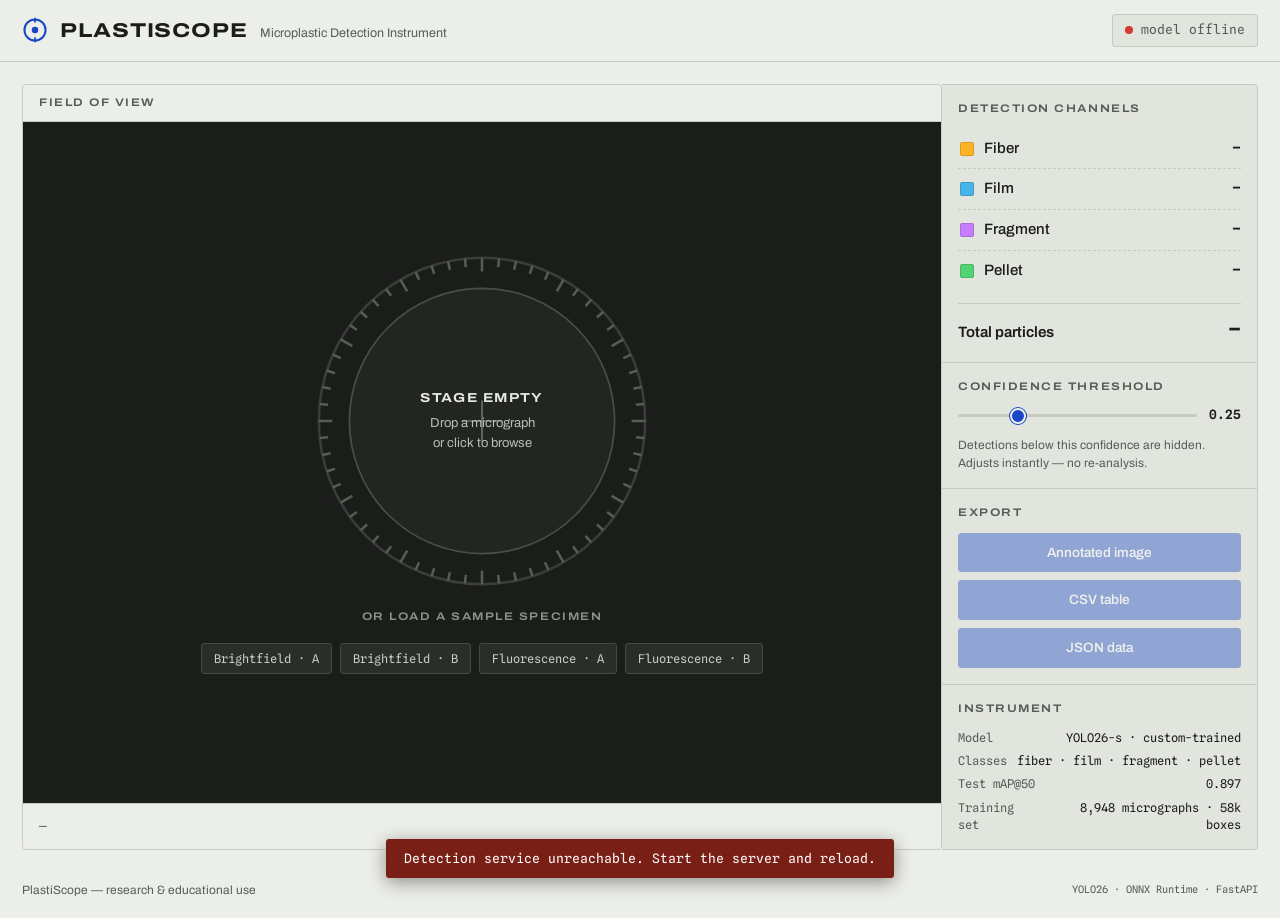
==== webapp/static/index.html @ 1ac6978c "Add PlastiScope web app: instrument-style detection UI + FastAPI/ONNX backend - webapp/server.py: Fa" ====
<!DOCTYPE html>
<html lang="en">
<head>
<meta charset="UTF-8">
<meta name="viewport" content="width=device-width, initial-scale=1.0">
<title>PlastiScope — Microplastic Detection Instrument</title>
<meta name="description" content="AI-powered microplastic detection in microscopy images. Detects fibers, films, fragments and pellets with a custom-trained YOLO26 model.">
<link rel="preconnect" href="https://fonts.googleapis.com">
<link rel="preconnect" href="https://fonts.gstatic.com" crossorigin>
<link href="https://fonts.googleapis.com/css2?family=Archivo:wdth,wght@62..125,300..800&family=Spline+Sans+Mono:wght@400;500;600&display=swap" rel="stylesheet">
<link rel="stylesheet" href="styles.css">
<link rel="icon" href="data:image/svg+xml,<svg xmlns='http://www.w3.org/2000/svg' viewBox='0 0 32 32'><circle cx='16' cy='16' r='13' fill='none' stroke='%231846C7' stroke-width='3'/><circle cx='16' cy='16' r='4' fill='%231846C7'/></svg>">
</head>
<body>

<header class="topbar">
  <div class="brand">
    <svg class="brand-mark" viewBox="0 0 32 32" aria-hidden="true">
      <circle cx="16" cy="16" r="13" fill="none" stroke="currentColor" stroke-width="2.5"/>
      <circle cx="16" cy="16" r="4" fill="currentColor"/>
      <line x1="16" y1="1" x2="16" y2="7" stroke="currentColor" stroke-width="2"/>
      <line x1="16" y1="25" x2="16" y2="31" stroke="currentColor" stroke-width="2"/>
    </svg>
    <span class="brand-name">PlastiScope</span>
    <span class="brand-sub">Microplastic Detection Instrument</span>
  </div>
  <div class="model-status" id="modelStatus">
    <span class="led" id="statusLed" aria-hidden="true"></span>
    <span class="mono" id="statusText">connecting…</span>
  </div>
</header>

<main class="bench">

  <!-- ══ Stage / viewport ══ -->
  <section class="stage-panel" aria-label="Specimen viewport">
    <div class="panel-head">
      <span class="eyebrow">Field of view</span>
      <span class="mono stage-meta" id="stageMeta"></span>
    </div>

    <div class="stage" id="stage">
      <!-- Empty state: the eyepiece -->
      <div class="eyepiece-wrap" id="emptyState">
        <div class="eyepiece" id="dropzone" role="button" tabindex="0"
             aria-label="Upload a micrograph. Click to browse or drop an image file.">
          <svg class="eyepiece-ring" viewBox="0 0 200 200" aria-hidden="true">
            <circle cx="100" cy="100" r="96" class="ring-outer"/>
            <circle cx="100" cy="100" r="78" class="ring-inner"/>
            <g class="ticks"></g>
            <line x1="100" y1="88" x2="100" y2="112" class="crosshair"/>
            <line x1="88" y1="100" x2="112" y2="100" class="crosshair"/>
          </svg>
          <div class="eyepiece-copy">
            <strong>Stage empty</strong>
            <span>Drop a micrograph<br>or click to browse</span>
          </div>
        </div>
        <p class="samples-label eyebrow">Or load a sample specimen</p>
        <div class="samples" id="samples">
          <button class="sample-chip" data-src="samples/brightfield_1.jpg">Brightfield · A</button>
          <button class="sample-chip" data-src="samples/brightfield_2.jpg">Brightfield · B</button>
          <button class="sample-chip" data-src="samples/fluorescence_1.jpg">Fluorescence · A</button>
          <button class="sample-chip" data-src="samples/fluorescence_2.jpg">Fluorescence · B</button>
        </div>
      </div>

      <!-- Loaded specimen -->
      <div class="viewport" id="viewport" hidden>
        <canvas id="canvas"></canvas>
        <div class="scanline" id="scanline" hidden></div>
      </div>
    </div>

    <div class="stage-foot">
      <span class="mono" id="readout">—</span>
      <div class="stage-actions">
        <button class="btn ghost" id="newSpecimen" hidden>New specimen</button>
      </div>
    </div>
    <input type="file" id="fileInput" accept="image/*" hidden>
  </section>

  <!-- ══ Readout rail ══ -->
  <aside class="rail" aria-label="Detection readout">

    <section class="rail-block">
      <h2 class="eyebrow">Detection channels</h2>
      <ul class="channels" id="channels">
        <li class="channel" data-class="fiber">
          <button class="ch-toggle" aria-pressed="true"><span class="swatch sw-fiber"></span><span class="ch-name">Fiber</span></button>
          <span class="ch-count mono" data-count="fiber">–</span>
        </li>
        <li class="channel" data-class="film">
          <button class="ch-toggle" aria-pressed="true"><span class="swatch sw-film"></span><span class="ch-name">Film</span></button>
          <span class="ch-count mono" data-count="film">–</span>
        </li>
        <li class="channel" data-class="fragment">
          <button class="ch-toggle" aria-pressed="true"><span class="swatch sw-fragment"></span><span class="ch-name">Fragment</span></button>
          <span class="ch-count mono" data-count="fragment">–</span>
        </li>
        <li class="channel" data-class="pellet">
          <button class="ch-toggle" aria-pressed="true"><span class="swatch sw-pellet"></span><span class="ch-name">Pellet</span></button>
          <span class="ch-count mono" data-count="pellet">–</span>
        </li>
      </ul>
      <div class="total-row">
        <span>Total particles</span>
        <span class="mono total" id="totalCount">–</span>
      </div>
    </section>

    <section class="rail-block">
      <h2 class="eyebrow">Confidence threshold</h2>
      <div class="threshold">
        <input type="range" id="confSlider" min="0.05" max="0.9" step="0.01" value="0.25"
               aria-label="Detection confidence threshold">
        <output class="mono" id="confValue" for="confSlider">0.25</output>
      </div>
      <p class="hint">Detections below this confidence are hidden. Adjusts instantly — no re-analysis.</p>
    </section>

    <section class="rail-block">
      <h2 class="eyebrow">Export</h2>
      <div class="export-grid">
        <button class="btn" id="exportPng" disabled>Annotated image</button>
        <button class="btn" id="exportCsv" disabled>CSV table</button>
        <button class="btn" id="exportJson" disabled>JSON data</button>
      </div>
    </section>

    <section class="rail-block about">
      <h2 class="eyebrow">Instrument</h2>
      <dl class="specs mono">
        <div><dt>Model</dt><dd>YOLO26-s · custom-trained</dd></div>
        <div><dt>Classes</dt><dd>fiber · film · fragment · pellet</dd></div>
        <div><dt>Test mAP@50</dt><dd>0.897</dd></div>
        <div><dt>Training set</dt><dd>8,948 micrographs · 58k boxes</dd></div>
      </dl>
    </section>

  </aside>
</main>

<footer class="colophon">
  <span>PlastiScope — research &amp; educational use</span>
  <span class="mono">YOLO26 · ONNX Runtime · FastAPI</span>
</footer>

<div class="toast mono" id="toast" role="status" aria-live="polite" hidden></div>

<script src="app.js"></script>
</body>
</html>
---- webapp/static/styles.css ----
/* ═══════════════════════════════════════════════════════════════════════════
   PlastiScope — instrument stylesheet
   Bench-gray chrome · dark specimen stage · class colors carry the data
   Type: Archivo (variable width) + Spline Sans Mono for readouts
   ═══════════════════════════════════════════════════════════════════════════ */

:root {
  --bench:   #ECEEE9;   /* instrument housing */
  --bench-2: #E2E5DE;   /* recessed surfaces */
  --carbon:  #1B1D1B;   /* objective black — stage + primary text */
  --ink-2:   #575C55;   /* secondary text */
  --line:    #C7CBC0;   /* hairlines */
  --blue:    #1846C7;   /* interactive — "stage drive" blue */
  --blue-dn: #0F339C;

  --c-fiber:    #FFB224;
  --c-film:     #46B4E8;
  --c-fragment: #C77DFF;
  --c-pellet:   #52D273;

  --mono: "Spline Sans Mono", ui-monospace, monospace;
  --sans: "Archivo", system-ui, sans-serif;
}

* { box-sizing: border-box; margin: 0; padding: 0; }
[hidden] { display: none !important; }

html { height: 100%; }
body {
  min-height: 100%;
  background: var(--bench);
  color: var(--carbon);
  font-family: var(--sans);
  font-size: 15px;
  line-height: 1.45;
  display: flex;
  flex-direction: column;
}

.mono { font-family: var(--mono); font-size: 0.86em; }

.eyebrow {
  font-variation-settings: "wdth" 118;
  font-weight: 640;
  font-size: 11px;
  letter-spacing: 0.14em;
  text-transform: uppercase;
  color: var(--ink-2);
}

/* ─── Top bar ──────────────────────────────────────────────────────────── */

.topbar {
  display: flex;
  align-items: center;
  justify-content: space-between;
  gap: 16px;
  padding: 14px 22px;
  border-bottom: 1px solid var(--line);
  background: var(--bench);
}

.brand { display: flex; align-items: baseline; gap: 12px; }
.brand-mark { width: 26px; height: 26px; color: var(--blue); align-self: center; }
.brand-name {
  font-variation-settings: "wdth" 122;
  font-weight: 740;
  font-size: 20px;
  letter-spacing: 0.045em;
  text-transform: uppercase;
}
.brand-sub { font-size: 12.5px; color: var(--ink-2); }

.model-status {
  display: flex; align-items: center; gap: 8px;
  padding: 6px 12px;
  border: 1px solid var(--line);
  border-radius: 3px;
  background: var(--bench-2);
  color: var(--ink-2);
}
.led {
  width: 8px; height: 8px; border-radius: 50%;
  background: #b9bfb4;
}
.led.ok  { background: #2FA860; box-shadow: 0 0 6px #2FA86088; }
.led.err { background: #D23B2F; }

/* ─── Bench layout ─────────────────────────────────────────────────────── */

.bench {
  flex: 1;
  display: grid;
  grid-template-columns: minmax(0, 1fr) 316px;
  gap: 0;
  align-items: stretch;
  max-width: 1280px;
  width: 100%;
  margin: 0 auto;
  padding: 22px;
}

/* ─── Stage panel ──────────────────────────────────────────────────────── */

.stage-panel {
  display: flex;
  flex-direction: column;
  border: 1px solid var(--line);
  border-radius: 4px;
  background: var(--bench);
  overflow: hidden;
}

.panel-head {
  display: flex; justify-content: space-between; align-items: center;
  padding: 10px 16px;
  border-bottom: 1px solid var(--line);
}
.stage-meta { color: var(--ink-2); }

.stage {
  position: relative;
  flex: 1;
  min-height: 480px;
  background: var(--carbon);
  display: flex;
  align-items: center;
  justify-content: center;
}

/* Empty state — the eyepiece */
.eyepiece-wrap {
  display: flex; flex-direction: column; align-items: center; gap: 18px;
  padding: 40px 20px;
}

.eyepiece {
  position: relative;
  width: min(340px, 62vw);
  aspect-ratio: 1;
  border-radius: 50%;
  cursor: pointer;
  display: flex; align-items: center; justify-content: center;
  outline: none;
}
.eyepiece-ring { position: absolute; inset: 0; width: 100%; height: 100%; }
.ring-outer { fill: none; stroke: #3A3D39; stroke-width: 1.5; }
.ring-inner { fill: #232523; stroke: #4A4E48; stroke-width: 1; }
.ticks line { stroke: #575C55; stroke-width: 1.5; }
.crosshair { stroke: #6A6F67; stroke-width: 1; }

.eyepiece-copy {
  position: relative;
  text-align: center;
  color: #B9BFB4;
  display: flex; flex-direction: column; gap: 6px;
  pointer-events: none;
}
.eyepiece-copy strong {
  font-variation-settings: "wdth" 116;
  letter-spacing: 0.1em;
  text-transform: uppercase;
  font-size: 13px;
  color: #E6E9E2;
}
.eyepiece-copy span { font-size: 13px; line-height: 1.5; }

.eyepiece:hover .ring-inner,
.eyepiece:focus-visible .ring-inner { stroke: var(--c-film); }
.eyepiece:focus-visible { box-shadow: 0 0 0 3px #46B4E866; }
.eyepiece.dragover .ring-inner { stroke: var(--c-pellet); fill: #263028; }

.samples-label { color: #8B9186; }
.samples { display: flex; flex-wrap: wrap; gap: 8px; justify-content: center; }
.sample-chip {
  font-family: var(--mono);
  font-size: 12px;
  color: #C9CDC3;
  background: #2A2D2A;
  border: 1px solid #454944;
  border-radius: 3px;
  padding: 7px 12px;
  cursor: pointer;
}
.sample-chip:hover { border-color: var(--c-film); color: #fff; }
.sample-chip:focus-visible { outline: 2px solid var(--c-film); outline-offset: 1px; }

/* Loaded viewport */
.viewport {
  position: relative;
  width: 100%; height: 100%;
  display: flex; align-items: center; justify-content: center;
  padding: 14px;
}
#canvas {
  max-width: 100%;
  max-height: calc(100vh - 300px);
  min-height: 200px;
  display: block;
}

.scanline {
  position: absolute;
  left: 0; right: 0; top: 0;
  height: 2px;
  background: linear-gradient(90deg, transparent, var(--c-film), transparent);
  animation: scan 1.1s ease-in-out infinite;
}
@keyframes scan {
  0%   { top: 4%; }
  50%  { top: 94%; }
  100% { top: 4%; }
}

.stage-foot {
  display: flex; justify-content: space-between; align-items: center; gap: 12px;
  padding: 10px 16px;
  border-top: 1px solid var(--line);
  min-height: 46px;
}
#readout { color: var(--ink-2); }

/* ─── Rail ─────────────────────────────────────────────────────────────── */

.rail {
  display: flex;
  flex-direction: column;
  border: 1px solid var(--line);
  border-left: none;
  border-radius: 0 4px 4px 0;
  background: var(--bench-2);
}
.rail-block {
  padding: 16px;
  border-bottom: 1px solid var(--line);
  display: flex; flex-direction: column; gap: 12px;
}
.rail-block:last-child { border-bottom: none; }

.channels { list-style: none; display: flex; flex-direction: column; }
.channel {
  display: flex; align-items: center; justify-content: space-between;
  padding: 7px 0;
  border-bottom: 1px dashed var(--line);
}
.channel:last-child { border-bottom: none; }

.ch-toggle {
  display: flex; align-items: center; gap: 10px;
  background: none; border: none; cursor: pointer;
  font: inherit; color: inherit;
  padding: 2px 4px 2px 2px;
  border-radius: 3px;
}
.ch-toggle:focus-visible { outline: 2px solid var(--blue); }
.ch-toggle[aria-pressed="false"] { opacity: 0.35; }
.ch-toggle[aria-pressed="false"] .ch-name { text-decoration: line-through; }

.swatch { width: 14px; height: 14px; border-radius: 2px; border: 1px solid #00000022; }
.sw-fiber    { background: var(--c-fiber); }
.sw-film     { background: var(--c-film); }
.sw-fragment { background: var(--c-fragment); }
.sw-pellet   { background: var(--c-pellet); }

.ch-name { font-weight: 520; }
.ch-count { font-size: 15px; font-weight: 600; min-width: 2ch; text-align: right; }

.total-row {
  display: flex; justify-content: space-between; align-items: baseline;
  padding-top: 10px;
  border-top: 1px solid var(--line);
  font-weight: 620;
}
.total { font-size: 22px; font-weight: 600; }

/* Threshold */
.threshold { display: flex; align-items: center; gap: 12px; }
.threshold output { min-width: 4ch; font-weight: 600; }

input[type="range"] {
  flex: 1;
  appearance: none;
  height: 3px;
  background: var(--line);
  border-radius: 2px;
  cursor: pointer;
}
input[type="range"]::-webkit-slider-thumb {
  appearance: none;
  width: 16px; height: 16px;
  border-radius: 50%;
  background: var(--blue);
  border: 2.5px solid var(--bench);
  box-shadow: 0 0 0 1px var(--blue);
}
input[type="range"]:focus-visible::-webkit-slider-thumb { box-shadow: 0 0 0 3px #1846C755; }

.hint { font-size: 12px; color: var(--ink-2); }

/* Buttons */
.btn {
  font: inherit;
  font-size: 13.5px;
  font-weight: 560;
  padding: 9px 14px;
  border-radius: 3px;
  border: 1px solid var(--blue);
  background: var(--blue);
  color: #fff;
  cursor: pointer;
}
.btn:hover:not(:disabled) { background: var(--blue-dn); }
.btn:focus-visible { outline: 2px solid var(--carbon); outline-offset: 1px; }
.btn:disabled { opacity: 0.4; cursor: not-allowed; }
.btn.ghost {
  background: transparent;
  color: var(--carbon);
  border-color: var(--line);
}
.btn.ghost:hover { border-color: var(--carbon); background: transparent; }

.export-grid { display: flex; flex-direction: column; gap: 8px; }

/* Specs */
.specs { display: flex; flex-direction: column; gap: 6px; font-size: 12px; }
.specs div { display: flex; justify-content: space-between; gap: 10px; }
.specs dt { color: var(--ink-2); }
.specs dd { text-align: right; }

.about { margin-top: auto; }

/* ─── Footer / toast ───────────────────────────────────────────────────── */

.colophon {
  display: flex; justify-content: space-between; gap: 12px;
  max-width: 1280px; width: 100%;
  margin: 0 auto;
  padding: 10px 22px 18px;
  font-size: 12px;
  color: var(--ink-2);
}

.toast {
  position: fixed;
  bottom: 22px; left: 50%;
  transform: translateX(-50%);
  background: var(--carbon);
  color: #E6E9E2;
  padding: 10px 18px;
  border-radius: 3px;
  font-size: 13px;
  box-shadow: 0 4px 18px #0006;
  z-index: 50;
}
.toast.err { background: #7A1F16; color: #fff; }

/* ─── Responsive ───────────────────────────────────────────────────────── */

@media (max-width: 900px) {
  .bench { grid-template-columns: 1fr; padding: 12px; }
  .rail { border-left: 1px solid var(--line); border-radius: 0 0 4px 4px; border-top: none; }
  .stage-panel { border-radius: 4px 4px 0 0; }
  .stage { min-height: 380px; }
  .brand-sub { display: none; }
  #canvas { max-height: 60vh; }
}

@media (prefers-reduced-motion: reduce) {
  .scanline { animation: none; opacity: 0.5; top: 50%; }
  * { transition: none !important; }
}
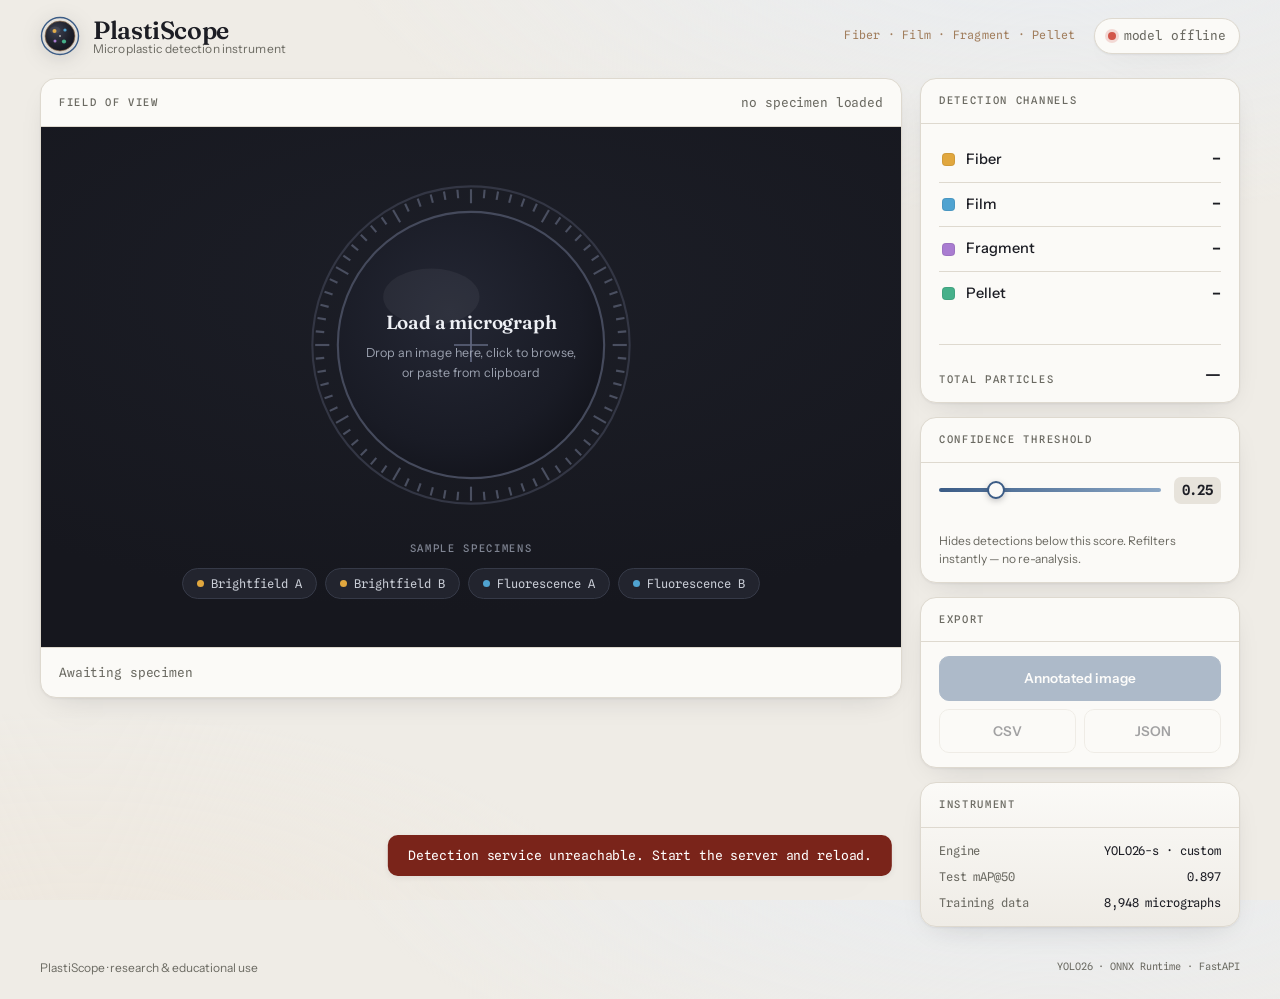
==== commit b7d1ad8d: "Redesign PlastiScope UI: modern "cool lab meets warm field" identity - New palette: dusk-blue + clay" ====
--- a/webapp/static/index.html
+++ b/webapp/static/index.html
@@ -3,65 +3,100 @@
 <head>
 <meta charset="UTF-8">
 <meta name="viewport" content="width=device-width, initial-scale=1.0">
-<title>PlastiScope — Microplastic Detection Instrument</title>
-<meta name="description" content="AI-powered microplastic detection in microscopy images. Detects fibers, films, fragments and pellets with a custom-trained YOLO26 model.">
+<title>PlastiScope — Microplastic Detection</title>
+<meta name="description" content="Detect and classify microplastics — fiber, film, fragment, pellet — in microscopy imagery with a custom-trained YOLO26 model.">
 <link rel="preconnect" href="https://fonts.googleapis.com">
 <link rel="preconnect" href="https://fonts.gstatic.com" crossorigin>
-<link href="https://fonts.googleapis.com/css2?family=Archivo:wdth,wght@62..125,300..800&family=Spline+Sans+Mono:wght@400;500;600&display=swap" rel="stylesheet">
+<link href="https://fonts.googleapis.com/css2?family=Fraunces:opsz,wght@9..144,400..700&family=Instrument+Sans:wght@400..700&family=Spline+Sans+Mono:wght@400;500;600&display=swap" rel="stylesheet">
 <link rel="stylesheet" href="styles.css">
-<link rel="icon" href="data:image/svg+xml,<svg xmlns='http://www.w3.org/2000/svg' viewBox='0 0 32 32'><circle cx='16' cy='16' r='13' fill='none' stroke='%231846C7' stroke-width='3'/><circle cx='16' cy='16' r='4' fill='%231846C7'/></svg>">
+<link rel="icon" href="data:image/svg+xml,<svg xmlns='http://www.w3.org/2000/svg' viewBox='0 0 32 32'><circle cx='16' cy='16' r='13' fill='none' stroke='%233B5C86' stroke-width='2.5'/><circle cx='16' cy='16' r='6.5' fill='none' stroke='%23A17E5D' stroke-width='1.5'/><circle cx='16' cy='16' r='2' fill='%233B5C86'/></svg>">
 </head>
 <body>
 
+<!-- ══ Header ══ -->
 <header class="topbar">
-  <div class="brand">
-    <svg class="brand-mark" viewBox="0 0 32 32" aria-hidden="true">
-      <circle cx="16" cy="16" r="13" fill="none" stroke="currentColor" stroke-width="2.5"/>
-      <circle cx="16" cy="16" r="4" fill="currentColor"/>
-      <line x1="16" y1="1" x2="16" y2="7" stroke="currentColor" stroke-width="2"/>
-      <line x1="16" y1="25" x2="16" y2="31" stroke="currentColor" stroke-width="2"/>
-    </svg>
-    <span class="brand-name">PlastiScope</span>
-    <span class="brand-sub">Microplastic Detection Instrument</span>
-  </div>
-  <div class="model-status" id="modelStatus">
-    <span class="led" id="statusLed" aria-hidden="true"></span>
-    <span class="mono" id="statusText">connecting…</span>
+  <a class="brand" href="/" aria-label="PlastiScope home">
+    <span class="brand-mark" aria-hidden="true">
+      <svg viewBox="0 0 40 40" width="40" height="40">
+        <defs>
+          <radialGradient id="lens" cx="38%" cy="34%" r="72%">
+            <stop offset="0%" stop-color="#3d4152"/>
+            <stop offset="60%" stop-color="#20222c"/>
+            <stop offset="100%" stop-color="#141520"/>
+          </radialGradient>
+        </defs>
+        <circle cx="20" cy="20" r="18.5" fill="none" stroke="#3B5C86" stroke-width="1.4"/>
+        <circle cx="20" cy="20" r="15" fill="url(#lens)"/>
+        <circle cx="20" cy="20" r="15" fill="none" stroke="#A17E5D" stroke-width="1" opacity=".65"/>
+        <!-- particles = the 4 detection channels -->
+        <circle cx="14.5" cy="15" r="2" fill="#E1A73E"/>
+        <circle cx="25" cy="14" r="1.6" fill="#4FA3D1"/>
+        <circle cx="24" cy="25.5" r="2.1" fill="#46B08A"/>
+        <circle cx="15" cy="25" r="1.5" fill="#A97CD1"/>
+        <circle cx="20" cy="20" r="1" fill="#EFECE6" opacity=".7"/>
+        <ellipse cx="15" cy="14" rx="5.5" ry="3.5" fill="#ffffff" opacity=".07"/>
+      </svg>
+    </span>
+    <span class="brand-text">
+      <span class="brand-name">PlastiScope</span>
+      <span class="brand-sub">Microplastic detection instrument</span>
+    </span>
+  </a>
+
+  <div class="topbar-right">
+    <span class="tagline">Fiber · Film · Fragment · Pellet</span>
+    <div class="model-status" id="modelStatus" title="Model status">
+      <span class="led" id="statusLed" aria-hidden="true"></span>
+      <span class="mono" id="statusText">connecting…</span>
+    </div>
   </div>
 </header>
 
-<main class="bench">
+<main class="workbench">
 
-  <!-- ══ Stage / viewport ══ -->
-  <section class="stage-panel" aria-label="Specimen viewport">
-    <div class="panel-head">
+  <!-- ══ Stage card ══ -->
+  <section class="card stage-card" aria-label="Specimen viewport">
+    <div class="card-head">
       <span class="eyebrow">Field of view</span>
-      <span class="mono stage-meta" id="stageMeta"></span>
+      <span class="mono muted" id="stageMeta">no specimen loaded</span>
     </div>
 
     <div class="stage" id="stage">
-      <!-- Empty state: the eyepiece -->
+      <!-- Empty state -->
       <div class="eyepiece-wrap" id="emptyState">
         <div class="eyepiece" id="dropzone" role="button" tabindex="0"
              aria-label="Upload a micrograph. Click to browse or drop an image file.">
-          <svg class="eyepiece-ring" viewBox="0 0 200 200" aria-hidden="true">
-            <circle cx="100" cy="100" r="96" class="ring-outer"/>
-            <circle cx="100" cy="100" r="78" class="ring-inner"/>
-            <g class="ticks"></g>
-            <line x1="100" y1="88" x2="100" y2="112" class="crosshair"/>
-            <line x1="88" y1="100" x2="112" y2="100" class="crosshair"/>
+          <div class="eyepiece-glow" aria-hidden="true"></div>
+          <svg class="eyepiece-svg" viewBox="0 0 240 240" aria-hidden="true">
+            <defs>
+              <radialGradient id="glass" cx="42%" cy="38%" r="70%">
+                <stop offset="0%" stop-color="#242734"/>
+                <stop offset="70%" stop-color="#191b25"/>
+                <stop offset="100%" stop-color="#111219"/>
+              </radialGradient>
+            </defs>
+            <circle cx="120" cy="120" r="112" class="ring-outer"/>
+            <circle cx="120" cy="120" r="94" fill="url(#glass)"/>
+            <circle cx="120" cy="120" r="94" class="ring-inner"/>
+            <g class="ticks" id="ticks"></g>
+            <ellipse cx="92" cy="86" rx="34" ry="20" class="glass-hi"/>
+            <line x1="120" y1="108" x2="120" y2="132" class="crosshair"/>
+            <line x1="108" y1="120" x2="132" y2="120" class="crosshair"/>
           </svg>
           <div class="eyepiece-copy">
-            <strong>Stage empty</strong>
-            <span>Drop a micrograph<br>or click to browse</span>
+            <strong>Load a micrograph</strong>
+            <span>Drop an image here, click to browse,<br>or paste from clipboard</span>
           </div>
         </div>
-        <p class="samples-label eyebrow">Or load a sample specimen</p>
-        <div class="samples" id="samples">
-          <button class="sample-chip" data-src="samples/brightfield_1.jpg">Brightfield · A</button>
-          <button class="sample-chip" data-src="samples/brightfield_2.jpg">Brightfield · B</button>
-          <button class="sample-chip" data-src="samples/fluorescence_1.jpg">Fluorescence · A</button>
-          <button class="sample-chip" data-src="samples/fluorescence_2.jpg">Fluorescence · B</button>
+
+        <div class="samples">
+          <span class="samples-label eyebrow">Sample specimens</span>
+          <div class="sample-row" id="samples">
+            <button class="sample-chip" data-src="samples/brightfield_1.jpg"><span class="dot dot-bf"></span>Brightfield A</button>
+            <button class="sample-chip" data-src="samples/brightfield_2.jpg"><span class="dot dot-bf"></span>Brightfield B</button>
+            <button class="sample-chip" data-src="samples/fluorescence_1.jpg"><span class="dot dot-fl"></span>Fluorescence A</button>
+            <button class="sample-chip" data-src="samples/fluorescence_2.jpg"><span class="dot dot-fl"></span>Fluorescence B</button>
+          </div>
         </div>
       </div>
 
@@ -72,11 +107,9 @@
       </div>
     </div>
 
-    <div class="stage-foot">
-      <span class="mono" id="readout">—</span>
-      <div class="stage-actions">
-        <button class="btn ghost" id="newSpecimen" hidden>New specimen</button>
-      </div>
+    <div class="card-foot">
+      <span class="mono readout" id="readout">Awaiting specimen</span>
+      <button class="btn ghost sm" id="newSpecimen" hidden>↺ New specimen</button>
     </div>
     <input type="file" id="fileInput" accept="image/*" hidden>
   </section>
@@ -84,8 +117,10 @@
   <!-- ══ Readout rail ══ -->
   <aside class="rail" aria-label="Detection readout">
 
-    <section class="rail-block">
-      <h2 class="eyebrow">Detection channels</h2>
+    <section class="card rail-block">
+      <div class="card-head">
+        <span class="eyebrow">Detection channels</span>
+      </div>
       <ul class="channels" id="channels">
         <li class="channel" data-class="fiber">
           <button class="ch-toggle" aria-pressed="true"><span class="swatch sw-fiber"></span><span class="ch-name">Fiber</span></button>
@@ -105,37 +140,38 @@
         </li>
       </ul>
       <div class="total-row">
-        <span>Total particles</span>
+        <span class="eyebrow">Total particles</span>
         <span class="mono total" id="totalCount">–</span>
       </div>
     </section>
 
-    <section class="rail-block">
-      <h2 class="eyebrow">Confidence threshold</h2>
+    <section class="card rail-block">
+      <div class="card-head"><span class="eyebrow">Confidence threshold</span></div>
       <div class="threshold">
         <input type="range" id="confSlider" min="0.05" max="0.9" step="0.01" value="0.25"
                aria-label="Detection confidence threshold">
-        <output class="mono" id="confValue" for="confSlider">0.25</output>
+        <output class="mono conf-val" id="confValue" for="confSlider">0.25</output>
       </div>
-      <p class="hint">Detections below this confidence are hidden. Adjusts instantly — no re-analysis.</p>
+      <p class="hint">Hides detections below this score. Refilters instantly — no re-analysis.</p>
     </section>
 
-    <section class="rail-block">
-      <h2 class="eyebrow">Export</h2>
+    <section class="card rail-block">
+      <div class="card-head"><span class="eyebrow">Export</span></div>
       <div class="export-grid">
         <button class="btn" id="exportPng" disabled>Annotated image</button>
-        <button class="btn" id="exportCsv" disabled>CSV table</button>
-        <button class="btn" id="exportJson" disabled>JSON data</button>
+        <div class="export-row">
+          <button class="btn ghost" id="exportCsv" disabled>CSV</button>
+          <button class="btn ghost" id="exportJson" disabled>JSON</button>
+        </div>
       </div>
     </section>
 
-    <section class="rail-block about">
-      <h2 class="eyebrow">Instrument</h2>
+    <section class="card rail-block specs-block">
+      <div class="card-head"><span class="eyebrow">Instrument</span></div>
       <dl class="specs mono">
-        <div><dt>Model</dt><dd>YOLO26-s · custom-trained</dd></div>
-        <div><dt>Classes</dt><dd>fiber · film · fragment · pellet</dd></div>
+        <div><dt>Engine</dt><dd>YOLO26-s · custom</dd></div>
         <div><dt>Test mAP@50</dt><dd>0.897</dd></div>
-        <div><dt>Training set</dt><dd>8,948 micrographs · 58k boxes</dd></div>
+        <div><dt>Training data</dt><dd>8,948 micrographs</dd></div>
       </dl>
     </section>
 
@@ -143,8 +179,8 @@
 </main>
 
 <footer class="colophon">
-  <span>PlastiScope — research &amp; educational use</span>
-  <span class="mono">YOLO26 · ONNX Runtime · FastAPI</span>
+  <span>PlastiScope · research &amp; educational use</span>
+  <span class="mono muted">YOLO26 · ONNX Runtime · FastAPI</span>
 </footer>
 
 <div class="toast mono" id="toast" role="status" aria-live="polite" hidden></div>
--- a/webapp/static/styles.css
+++ b/webapp/static/styles.css
@@ -1,25 +1,37 @@
 /* ═══════════════════════════════════════════════════════════════════════════
-   PlastiScope — instrument stylesheet
-   Bench-gray chrome · dark specimen stage · class colors carry the data
-   Type: Archivo (variable width) + Spline Sans Mono for readouts
+   PlastiScope — "cool lab meets warm field"
+   Dusk-blue (microscope) + clay-brown (sediment) + deep ink, on warm paper.
+   Fraunces (display) · Instrument Sans (UI) · Spline Sans Mono (data)
    ═══════════════════════════════════════════════════════════════════════════ */
 
 :root {
-  --bench:   #ECEEE9;   /* instrument housing */
-  --bench-2: #E2E5DE;   /* recessed surfaces */
-  --carbon:  #1B1D1B;   /* objective black — stage + primary text */
-  --ink-2:   #575C55;   /* secondary text */
-  --line:    #C7CBC0;   /* hairlines */
-  --blue:    #1846C7;   /* interactive — "stage drive" blue */
-  --blue-dn: #0F339C;
-
-  --c-fiber:    #FFB224;
-  --c-film:     #46B4E8;
-  --c-fragment: #C77DFF;
-  --c-pellet:   #52D273;
-
+  --paper:   #EFECE6;   /* warm neutral background */
+  --paper-2: #E7E3DB;   /* recessed warm */
+  --card:    #FBFAF7;   /* surface */
+  --ink:     #1C1D24;   /* blue-black text */
+  --ink-2:   #6B6A62;   /* warm grey secondary */
+  --ink-3:   #94918A;   /* faint */
+  --stage:   #16171E;   /* deep ink stage */
+  --line:    #DED9CF;   /* warm hairline */
+
+  --blue:    #3B5C86;   /* dusk blue — primary interactive */
+  --blue-dn: #2C4767;
+  --blue-sf: #8AA6C4;
+  --clay:    #A17E5D;   /* warm brown accent */
+
+  --c-fiber:    #E1A73E;
+  --c-film:     #4FA3D1;
+  --c-fragment: #A97CD1;
+  --c-pellet:   #46B08A;
+
+  --sans: "Instrument Sans", system-ui, sans-serif;
+  --serif: "Fraunces", Georgia, serif;
   --mono: "Spline Sans Mono", ui-monospace, monospace;
-  --sans: "Archivo", system-ui, sans-serif;
+
+  --r-card: 16px;
+  --r-btn: 10px;
+  --shadow: 0 1px 2px rgba(28,29,36,.05), 0 10px 30px -16px rgba(28,29,36,.22);
+  --shadow-lift: 0 2px 6px rgba(28,29,36,.07), 0 20px 44px -20px rgba(28,29,36,.32);
 }
 
 * { box-sizing: border-box; margin: 0; padding: 0; }
@@ -28,344 +40,323 @@
 html { height: 100%; }
 body {
   min-height: 100%;
-  background: var(--bench);
-  color: var(--carbon);
+  background:
+    radial-gradient(1200px 480px at 82% -8%, #E9EDF2 0%, transparent 60%),
+    radial-gradient(900px 420px at 6% 108%, #EEE7DD 0%, transparent 62%),
+    var(--paper);
+  color: var(--ink);
   font-family: var(--sans);
   font-size: 15px;
-  line-height: 1.45;
+  line-height: 1.5;
   display: flex;
   flex-direction: column;
-}
-
-.mono { font-family: var(--mono); font-size: 0.86em; }
+  -webkit-font-smoothing: antialiased;
+}
+
+.mono { font-family: var(--mono); font-size: 0.85em; letter-spacing: -0.01em; }
+.muted { color: var(--ink-2); }
 
 .eyebrow {
-  font-variation-settings: "wdth" 118;
-  font-weight: 640;
-  font-size: 11px;
-  letter-spacing: 0.14em;
+  font-family: var(--mono);
+  font-weight: 500;
+  font-size: 10.5px;
+  letter-spacing: 0.16em;
   text-transform: uppercase;
   color: var(--ink-2);
 }
 
-/* ─── Top bar ──────────────────────────────────────────────────────────── */
+/* ─── Header ───────────────────────────────────────────────────────────── */
 
 .topbar {
-  display: flex;
-  align-items: center;
-  justify-content: space-between;
+  display: flex; align-items: center; justify-content: space-between;
   gap: 16px;
-  padding: 14px 22px;
-  border-bottom: 1px solid var(--line);
-  background: var(--bench);
-}
-
-.brand { display: flex; align-items: baseline; gap: 12px; }
-.brand-mark { width: 26px; height: 26px; color: var(--blue); align-self: center; }
+  padding: 16px clamp(16px, 4vw, 40px);
+  max-width: 1320px; width: 100%; margin: 0 auto;
+}
+
+.brand { display: flex; align-items: center; gap: 13px; text-decoration: none; color: inherit; }
+.brand-mark { display: flex; filter: drop-shadow(0 4px 10px rgba(28,29,36,.18)); }
+.brand-text { display: flex; flex-direction: column; line-height: 1.05; }
 .brand-name {
-  font-variation-settings: "wdth" 122;
-  font-weight: 740;
-  font-size: 20px;
-  letter-spacing: 0.045em;
-  text-transform: uppercase;
-}
-.brand-sub { font-size: 12.5px; color: var(--ink-2); }
+  font-family: var(--serif);
+  font-optical-sizing: auto;
+  font-weight: 600;
+  font-size: 25px;
+  letter-spacing: -0.015em;
+  color: var(--ink);
+}
+.brand-sub { font-size: 12px; color: var(--ink-2); letter-spacing: 0.01em; }
+
+.topbar-right { display: flex; align-items: center; gap: 18px; }
+.tagline { font-family: var(--mono); font-size: 11.5px; color: var(--clay); letter-spacing: 0.02em; }
 
 .model-status {
   display: flex; align-items: center; gap: 8px;
-  padding: 6px 12px;
+  padding: 7px 13px;
+  border-radius: 999px;
+  background: var(--card);
   border: 1px solid var(--line);
-  border-radius: 3px;
-  background: var(--bench-2);
+  box-shadow: var(--shadow);
   color: var(--ink-2);
 }
-.led {
-  width: 8px; height: 8px; border-radius: 50%;
-  background: #b9bfb4;
-}
-.led.ok  { background: #2FA860; box-shadow: 0 0 6px #2FA86088; }
-.led.err { background: #D23B2F; }
-
-/* ─── Bench layout ─────────────────────────────────────────────────────── */
-
-.bench {
+.led { width: 8px; height: 8px; border-radius: 50%; background: #c3c0b7; }
+.led.ok  { background: var(--c-pellet); box-shadow: 0 0 0 3px rgba(70,176,138,.2); }
+.led.err { background: #D2564A; box-shadow: 0 0 0 3px rgba(210,86,74,.2); }
+
+/* ─── Workbench layout ─────────────────────────────────────────────────── */
+
+.workbench {
   flex: 1;
   display: grid;
-  grid-template-columns: minmax(0, 1fr) 316px;
-  gap: 0;
-  align-items: stretch;
-  max-width: 1280px;
-  width: 100%;
+  grid-template-columns: minmax(0, 1fr) 320px;
+  gap: 18px;
+  align-items: start;
+  max-width: 1320px; width: 100%;
   margin: 0 auto;
-  padding: 22px;
-}
-
-/* ─── Stage panel ──────────────────────────────────────────────────────── */
-
-.stage-panel {
-  display: flex;
-  flex-direction: column;
+  padding: 6px clamp(16px, 4vw, 40px) 28px;
+}
+
+.card {
+  background: var(--card);
   border: 1px solid var(--line);
-  border-radius: 4px;
-  background: var(--bench);
-  overflow: hidden;
-}
-
-.panel-head {
-  display: flex; justify-content: space-between; align-items: center;
-  padding: 10px 16px;
+  border-radius: var(--r-card);
+  box-shadow: var(--shadow);
+}
+
+.card-head {
+  display: flex; align-items: center; justify-content: space-between;
+  padding: 14px 18px;
   border-bottom: 1px solid var(--line);
 }
-.stage-meta { color: var(--ink-2); }
+
+/* ─── Stage card ───────────────────────────────────────────────────────── */
+
+.stage-card { display: flex; flex-direction: column; overflow: hidden; }
 
 .stage {
   position: relative;
   flex: 1;
-  min-height: 480px;
-  background: var(--carbon);
-  display: flex;
-  align-items: center;
-  justify-content: center;
-}
-
-/* Empty state — the eyepiece */
+  min-height: 520px;
+  background:
+    radial-gradient(120% 90% at 50% 30%, #1c1e27 0%, var(--stage) 70%);
+  display: flex; align-items: center; justify-content: center;
+}
+
+/* Empty state */
 .eyepiece-wrap {
-  display: flex; flex-direction: column; align-items: center; gap: 18px;
-  padding: 40px 20px;
+  display: flex; flex-direction: column; align-items: center; gap: 26px;
+  padding: 44px 20px;
 }
 
 .eyepiece {
   position: relative;
-  width: min(340px, 62vw);
-  aspect-ratio: 1;
+  width: min(340px, 60vw); aspect-ratio: 1;
   border-radius: 50%;
   cursor: pointer;
   display: flex; align-items: center; justify-content: center;
   outline: none;
-}
-.eyepiece-ring { position: absolute; inset: 0; width: 100%; height: 100%; }
-.ring-outer { fill: none; stroke: #3A3D39; stroke-width: 1.5; }
-.ring-inner { fill: #232523; stroke: #4A4E48; stroke-width: 1; }
-.ticks line { stroke: #575C55; stroke-width: 1.5; }
-.crosshair { stroke: #6A6F67; stroke-width: 1; }
+  transition: transform .3s cubic-bezier(.2,.7,.3,1);
+}
+.eyepiece-glow {
+  position: absolute; inset: -8%;
+  border-radius: 50%;
+  background: radial-gradient(circle, rgba(59,92,134,.35) 0%, transparent 66%);
+  opacity: 0; transition: opacity .35s ease;
+}
+.eyepiece-svg { position: absolute; inset: 0; width: 100%; height: 100%; }
+.ring-outer { fill: none; stroke: #333644; stroke-width: 1.5; }
+.ring-inner { fill: none; stroke: #454a5c; stroke-width: 1.5; }
+.ticks line { stroke: #4a4f60; stroke-width: 1.5; }
+.crosshair { stroke: #626880; stroke-width: 1.2; }
+.glass-hi { fill: #ffffff; opacity: .05; }
 
 .eyepiece-copy {
-  position: relative;
-  text-align: center;
-  color: #B9BFB4;
-  display: flex; flex-direction: column; gap: 6px;
-  pointer-events: none;
+  position: relative; text-align: center; pointer-events: none;
+  display: flex; flex-direction: column; gap: 7px;
+  color: #9aa0ae;
 }
 .eyepiece-copy strong {
-  font-variation-settings: "wdth" 116;
-  letter-spacing: 0.1em;
-  text-transform: uppercase;
-  font-size: 13px;
-  color: #E6E9E2;
-}
-.eyepiece-copy span { font-size: 13px; line-height: 1.5; }
-
-.eyepiece:hover .ring-inner,
-.eyepiece:focus-visible .ring-inner { stroke: var(--c-film); }
-.eyepiece:focus-visible { box-shadow: 0 0 0 3px #46B4E866; }
-.eyepiece.dragover .ring-inner { stroke: var(--c-pellet); fill: #263028; }
-
-.samples-label { color: #8B9186; }
-.samples { display: flex; flex-wrap: wrap; gap: 8px; justify-content: center; }
+  font-family: var(--serif); font-weight: 600; font-size: 19px;
+  color: #EDEFF4; letter-spacing: -0.01em;
+}
+.eyepiece-copy span { font-size: 12.5px; line-height: 1.6; }
+
+.eyepiece:hover { transform: translateY(-3px); }
+.eyepiece:hover .eyepiece-glow,
+.eyepiece:focus-visible .eyepiece-glow { opacity: 1; }
+.eyepiece:hover .ring-inner { stroke: var(--blue-sf); }
+.eyepiece:focus-visible { border-radius: 50%; box-shadow: 0 0 0 3px rgba(138,166,196,.5); }
+.eyepiece.dragover { transform: scale(1.03); }
+.eyepiece.dragover .ring-inner { stroke: var(--c-pellet); }
+.eyepiece.dragover .eyepiece-glow { opacity: 1; background: radial-gradient(circle, rgba(70,176,138,.4) 0%, transparent 66%); }
+
+/* Samples */
+.samples { display: flex; flex-direction: column; align-items: center; gap: 11px; }
+.samples-label { color: #7f8492; }
+.sample-row { display: flex; flex-wrap: wrap; gap: 8px; justify-content: center; }
 .sample-chip {
-  font-family: var(--mono);
-  font-size: 12px;
-  color: #C9CDC3;
-  background: #2A2D2A;
-  border: 1px solid #454944;
-  border-radius: 3px;
-  padding: 7px 12px;
-  cursor: pointer;
-}
-.sample-chip:hover { border-color: var(--c-film); color: #fff; }
-.sample-chip:focus-visible { outline: 2px solid var(--c-film); outline-offset: 1px; }
+  display: inline-flex; align-items: center; gap: 7px;
+  font-family: var(--mono); font-size: 12px; color: #C9CDD6;
+  background: #22242e; border: 1px solid #363a48; border-radius: 999px;
+  padding: 7px 14px; cursor: pointer;
+  transition: border-color .2s, color .2s, background .2s;
+}
+.sample-chip:hover { border-color: var(--blue-sf); color: #fff; background: #282b37; }
+.sample-chip:focus-visible { outline: 2px solid var(--blue-sf); outline-offset: 2px; }
+.dot { width: 7px; height: 7px; border-radius: 50%; }
+.dot-bf { background: var(--c-fiber); }
+.dot-fl { background: var(--c-film); }
 
 /* Loaded viewport */
 .viewport {
-  position: relative;
-  width: 100%; height: 100%;
+  position: relative; width: 100%; height: 100%;
   display: flex; align-items: center; justify-content: center;
-  padding: 14px;
+  padding: 18px;
 }
 #canvas {
   max-width: 100%;
-  max-height: calc(100vh - 300px);
+  max-height: calc(100vh - 320px);
   min-height: 200px;
   display: block;
-}
-
+  border-radius: 8px;
+  box-shadow: 0 12px 40px -12px rgba(0,0,0,.6);
+}
 .scanline {
-  position: absolute;
-  left: 0; right: 0; top: 0;
-  height: 2px;
+  position: absolute; left: 18px; right: 18px; top: 0; height: 2px;
   background: linear-gradient(90deg, transparent, var(--c-film), transparent);
-  animation: scan 1.1s ease-in-out infinite;
-}
-@keyframes scan {
-  0%   { top: 4%; }
-  50%  { top: 94%; }
-  100% { top: 4%; }
-}
-
-.stage-foot {
-  display: flex; justify-content: space-between; align-items: center; gap: 12px;
-  padding: 10px 16px;
+  box-shadow: 0 0 12px var(--c-film);
+  animation: scan 1.15s ease-in-out infinite;
+}
+@keyframes scan { 0%,100% { top: 6%; } 50% { top: 92%; } }
+
+.card-foot {
+  display: flex; align-items: center; justify-content: space-between; gap: 12px;
+  padding: 12px 18px; min-height: 50px;
   border-top: 1px solid var(--line);
-  min-height: 46px;
-}
-#readout { color: var(--ink-2); }
+}
+.readout { color: var(--ink-2); }
 
 /* ─── Rail ─────────────────────────────────────────────────────────────── */
 
-.rail {
-  display: flex;
-  flex-direction: column;
-  border: 1px solid var(--line);
-  border-left: none;
-  border-radius: 0 4px 4px 0;
-  background: var(--bench-2);
-}
-.rail-block {
-  padding: 16px;
-  border-bottom: 1px solid var(--line);
-  display: flex; flex-direction: column; gap: 12px;
-}
-.rail-block:last-child { border-bottom: none; }
+.rail { display: flex; flex-direction: column; gap: 14px; }
+.rail-block { display: flex; flex-direction: column; }
+.rail-block > *:not(.card-head) { margin: 0 18px; }
+.rail-block .card-head { margin: 0; }
+.rail-block > .channels,
+.rail-block > .total-row,
+.rail-block > .threshold,
+.rail-block > .hint,
+.rail-block > .export-grid,
+.rail-block > .specs { margin: 14px 18px; }
 
 .channels { list-style: none; display: flex; flex-direction: column; }
 .channel {
   display: flex; align-items: center; justify-content: space-between;
-  padding: 7px 0;
-  border-bottom: 1px dashed var(--line);
+  padding: 8px 0; border-bottom: 1px solid var(--line);
 }
 .channel:last-child { border-bottom: none; }
-
 .ch-toggle {
-  display: flex; align-items: center; gap: 10px;
-  background: none; border: none; cursor: pointer;
-  font: inherit; color: inherit;
-  padding: 2px 4px 2px 2px;
-  border-radius: 3px;
-}
-.ch-toggle:focus-visible { outline: 2px solid var(--blue); }
-.ch-toggle[aria-pressed="false"] { opacity: 0.35; }
+  display: flex; align-items: center; gap: 11px;
+  background: none; border: none; cursor: pointer; font: inherit; color: inherit;
+  padding: 3px 6px 3px 3px; border-radius: 7px;
+}
+.ch-toggle:hover { background: var(--paper-2); }
+.ch-toggle:focus-visible { outline: 2px solid var(--blue); outline-offset: 1px; }
+.ch-toggle[aria-pressed="false"] { opacity: .38; }
 .ch-toggle[aria-pressed="false"] .ch-name { text-decoration: line-through; }
-
-.swatch { width: 14px; height: 14px; border-radius: 2px; border: 1px solid #00000022; }
-.sw-fiber    { background: var(--c-fiber); }
-.sw-film     { background: var(--c-film); }
+.swatch { width: 13px; height: 13px; border-radius: 4px; box-shadow: inset 0 0 0 1px rgba(0,0,0,.08); }
+.sw-fiber { background: var(--c-fiber); }
+.sw-film { background: var(--c-film); }
 .sw-fragment { background: var(--c-fragment); }
-.sw-pellet   { background: var(--c-pellet); }
-
-.ch-name { font-weight: 520; }
-.ch-count { font-size: 15px; font-weight: 600; min-width: 2ch; text-align: right; }
+.sw-pellet { background: var(--c-pellet); }
+.ch-name { font-weight: 500; font-size: 14.5px; }
+.ch-count { font-size: 15px; font-weight: 600; min-width: 2ch; text-align: right; color: var(--ink); }
 
 .total-row {
-  display: flex; justify-content: space-between; align-items: baseline;
-  padding-top: 10px;
-  border-top: 1px solid var(--line);
-  font-weight: 620;
-}
-.total { font-size: 22px; font-weight: 600; }
+  display: flex; align-items: baseline; justify-content: space-between;
+  padding-top: 13px; border-top: 1px solid var(--line);
+}
+.total { font-family: var(--serif); font-size: 30px; font-weight: 600; line-height: 1; }
 
 /* Threshold */
-.threshold { display: flex; align-items: center; gap: 12px; }
-.threshold output { min-width: 4ch; font-weight: 600; }
-
+.threshold { display: flex; align-items: center; gap: 13px; }
+.conf-val {
+  min-width: 3.4ch; font-weight: 600; font-size: 14px;
+  padding: 3px 8px; border-radius: 7px; background: var(--paper-2); text-align: center;
+}
 input[type="range"] {
-  flex: 1;
-  appearance: none;
-  height: 3px;
-  background: var(--line);
-  border-radius: 2px;
-  cursor: pointer;
+  flex: 1; appearance: none; height: 4px; border-radius: 3px; cursor: pointer;
+  background: linear-gradient(90deg, var(--blue) 0%, var(--blue-sf) 100%);
 }
 input[type="range"]::-webkit-slider-thumb {
-  appearance: none;
-  width: 16px; height: 16px;
-  border-radius: 50%;
-  background: var(--blue);
-  border: 2.5px solid var(--bench);
-  box-shadow: 0 0 0 1px var(--blue);
-}
-input[type="range"]:focus-visible::-webkit-slider-thumb { box-shadow: 0 0 0 3px #1846C755; }
-
-.hint { font-size: 12px; color: var(--ink-2); }
+  appearance: none; width: 18px; height: 18px; border-radius: 50%;
+  background: var(--card); border: 2px solid var(--blue);
+  box-shadow: 0 2px 6px rgba(28,29,36,.25);
+}
+input[type="range"]::-moz-range-thumb {
+  width: 18px; height: 18px; border-radius: 50%;
+  background: var(--card); border: 2px solid var(--blue);
+}
+input[type="range"]:focus-visible::-webkit-slider-thumb { box-shadow: 0 0 0 4px rgba(59,92,134,.28); }
+.hint { font-size: 12px; color: var(--ink-2); margin-top: 2px; }
 
 /* Buttons */
 .btn {
-  font: inherit;
-  font-size: 13.5px;
-  font-weight: 560;
-  padding: 9px 14px;
-  border-radius: 3px;
-  border: 1px solid var(--blue);
-  background: var(--blue);
-  color: #fff;
-  cursor: pointer;
-}
-.btn:hover:not(:disabled) { background: var(--blue-dn); }
-.btn:focus-visible { outline: 2px solid var(--carbon); outline-offset: 1px; }
-.btn:disabled { opacity: 0.4; cursor: not-allowed; }
-.btn.ghost {
-  background: transparent;
-  color: var(--carbon);
-  border-color: var(--line);
-}
-.btn.ghost:hover { border-color: var(--carbon); background: transparent; }
+  font: inherit; font-size: 13.5px; font-weight: 600;
+  padding: 11px 16px; border-radius: var(--r-btn);
+  border: 1px solid var(--blue); background: var(--blue); color: #fff;
+  cursor: pointer; transition: background .18s, transform .1s, border-color .18s;
+}
+.btn:hover:not(:disabled) { background: var(--blue-dn); border-color: var(--blue-dn); }
+.btn:active:not(:disabled) { transform: translateY(1px); }
+.btn:focus-visible { outline: 2px solid var(--ink); outline-offset: 2px; }
+.btn:disabled { opacity: .4; cursor: not-allowed; }
+.btn.ghost { background: transparent; color: var(--ink); border-color: var(--line); }
+.btn.ghost:hover:not(:disabled) { border-color: var(--clay); color: var(--clay); background: transparent; }
+.btn.sm { padding: 7px 13px; font-size: 12.5px; border-radius: 8px; }
 
 .export-grid { display: flex; flex-direction: column; gap: 8px; }
+.export-row { display: flex; gap: 8px; }
+.export-row .btn { flex: 1; }
 
 /* Specs */
-.specs { display: flex; flex-direction: column; gap: 6px; font-size: 12px; }
+.specs-block { background: linear-gradient(180deg, var(--card), var(--paper)); }
+.specs { display: flex; flex-direction: column; gap: 8px; font-size: 12px; }
 .specs div { display: flex; justify-content: space-between; gap: 10px; }
 .specs dt { color: var(--ink-2); }
-.specs dd { text-align: right; }
-
-.about { margin-top: auto; }
+.specs dd { color: var(--ink); text-align: right; }
 
 /* ─── Footer / toast ───────────────────────────────────────────────────── */
 
 .colophon {
   display: flex; justify-content: space-between; gap: 12px;
-  max-width: 1280px; width: 100%;
-  margin: 0 auto;
-  padding: 10px 22px 18px;
-  font-size: 12px;
-  color: var(--ink-2);
+  max-width: 1320px; width: 100%; margin: 0 auto;
+  padding: 4px clamp(16px, 4vw, 40px) 22px;
+  font-size: 12px; color: var(--ink-2);
 }
 
 .toast {
-  position: fixed;
-  bottom: 22px; left: 50%;
-  transform: translateX(-50%);
-  background: var(--carbon);
-  color: #E6E9E2;
-  padding: 10px 18px;
-  border-radius: 3px;
-  font-size: 13px;
-  box-shadow: 0 4px 18px #0006;
-  z-index: 50;
-}
-.toast.err { background: #7A1F16; color: #fff; }
+  position: fixed; bottom: 24px; left: 50%; transform: translateX(-50%);
+  background: var(--ink); color: #EDEFF4;
+  padding: 11px 20px; border-radius: 10px; font-size: 13px;
+  box-shadow: var(--shadow-lift); z-index: 50; max-width: 90vw;
+}
+.toast.err { background: #7A241A; color: #fff; }
 
 /* ─── Responsive ───────────────────────────────────────────────────────── */
 
-@media (max-width: 900px) {
-  .bench { grid-template-columns: 1fr; padding: 12px; }
-  .rail { border-left: 1px solid var(--line); border-radius: 0 0 4px 4px; border-top: none; }
-  .stage-panel { border-radius: 4px 4px 0 0; }
-  .stage { min-height: 380px; }
-  .brand-sub { display: none; }
-  #canvas { max-height: 60vh; }
+@media (max-width: 920px) {
+  .workbench { grid-template-columns: 1fr; }
+  .stage { min-height: 400px; }
+  .brand-sub, .tagline { display: none; }
+  #canvas { max-height: 62vh; }
+}
+@media (max-width: 480px) {
+  .brand-name { font-size: 21px; }
+  .topbar { padding: 14px 16px; }
 }
 
 @media (prefers-reduced-motion: reduce) {
-  .scanline { animation: none; opacity: 0.5; top: 50%; }
+  .scanline { animation: none; opacity: .6; top: 50%; }
   * { transition: none !important; }
 }
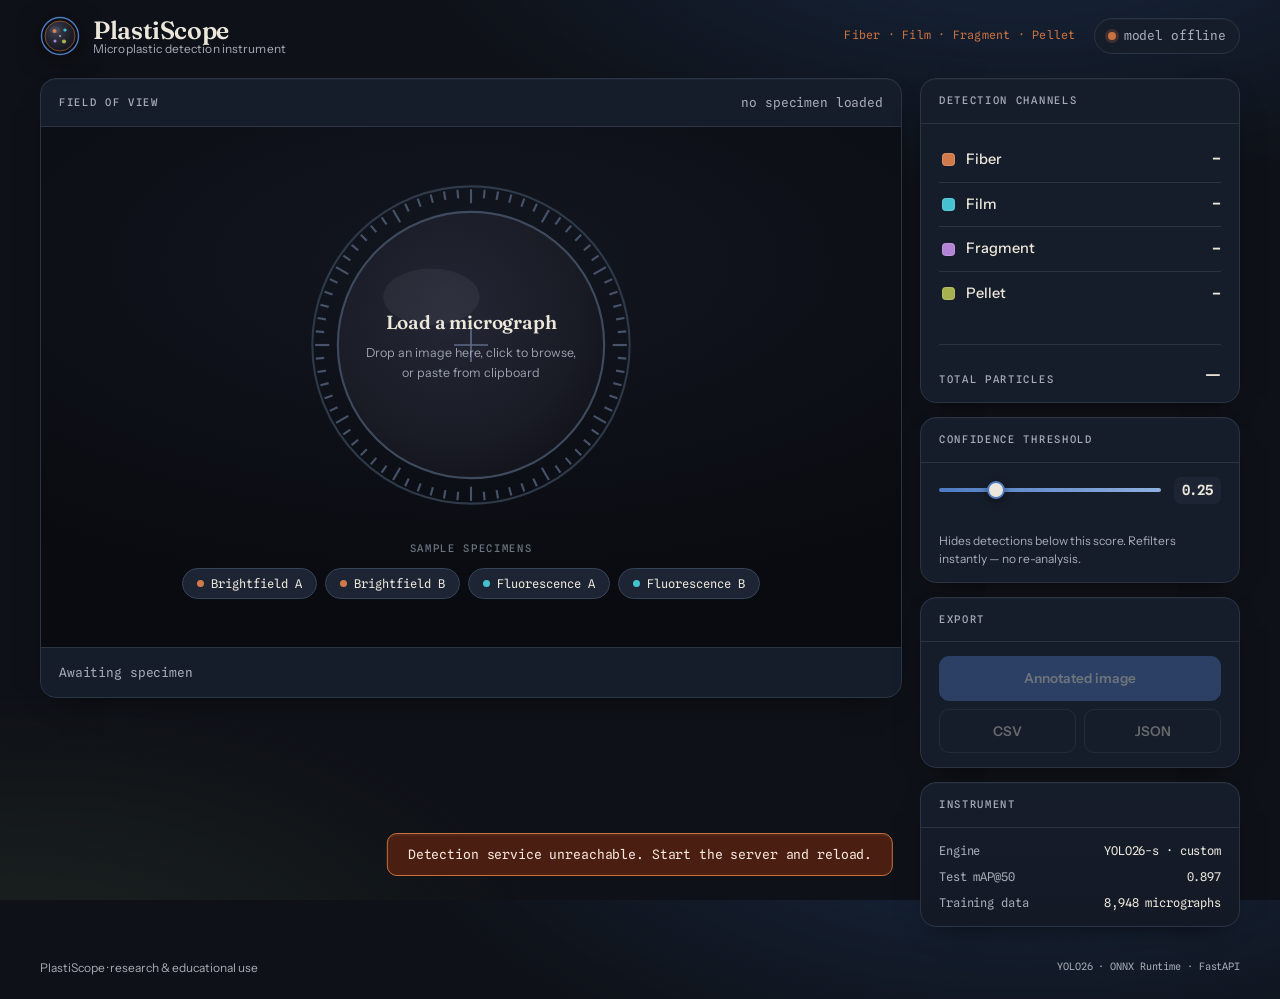
==== commit 347c8275: "Retheme PlastiScope to "aristocratic dark" palette Per user's preferred colors: - Background: elegan" ====
--- a/webapp/static/index.html
+++ b/webapp/static/index.html
@@ -9,7 +9,7 @@
 <link rel="preconnect" href="https://fonts.gstatic.com" crossorigin>
 <link href="https://fonts.googleapis.com/css2?family=Fraunces:opsz,wght@9..144,400..700&family=Instrument+Sans:wght@400..700&family=Spline+Sans+Mono:wght@400;500;600&display=swap" rel="stylesheet">
 <link rel="stylesheet" href="styles.css">
-<link rel="icon" href="data:image/svg+xml,<svg xmlns='http://www.w3.org/2000/svg' viewBox='0 0 32 32'><circle cx='16' cy='16' r='13' fill='none' stroke='%233B5C86' stroke-width='2.5'/><circle cx='16' cy='16' r='6.5' fill='none' stroke='%23A17E5D' stroke-width='1.5'/><circle cx='16' cy='16' r='2' fill='%233B5C86'/></svg>">
+<link rel="icon" href="data:image/svg+xml,<svg xmlns='http://www.w3.org/2000/svg' viewBox='0 0 32 32'><rect width='32' height='32' rx='7' fill='%230E1117'/><circle cx='16' cy='16' r='11' fill='none' stroke='%234E7BC2' stroke-width='2'/><circle cx='16' cy='16' r='5.5' fill='none' stroke='%23C9713F' stroke-width='1.3'/><circle cx='16' cy='16' r='1.8' fill='%23A7B24E'/></svg>">
 </head>
 <body>
 
@@ -25,15 +25,15 @@
             <stop offset="100%" stop-color="#141520"/>
           </radialGradient>
         </defs>
-        <circle cx="20" cy="20" r="18.5" fill="none" stroke="#3B5C86" stroke-width="1.4"/>
+        <circle cx="20" cy="20" r="18.5" fill="none" stroke="#4E7BC2" stroke-width="1.4"/>
         <circle cx="20" cy="20" r="15" fill="url(#lens)"/>
-        <circle cx="20" cy="20" r="15" fill="none" stroke="#A17E5D" stroke-width="1" opacity=".65"/>
+        <circle cx="20" cy="20" r="15" fill="none" stroke="#C9713F" stroke-width="1" opacity=".6"/>
         <!-- particles = the 4 detection channels -->
-        <circle cx="14.5" cy="15" r="2" fill="#E1A73E"/>
-        <circle cx="25" cy="14" r="1.6" fill="#4FA3D1"/>
-        <circle cx="24" cy="25.5" r="2.1" fill="#46B08A"/>
-        <circle cx="15" cy="25" r="1.5" fill="#A97CD1"/>
-        <circle cx="20" cy="20" r="1" fill="#EFECE6" opacity=".7"/>
+        <circle cx="14.5" cy="15" r="2" fill="#D07A4A"/>
+        <circle cx="25" cy="14" r="1.6" fill="#45C2D0"/>
+        <circle cx="24" cy="25.5" r="2.1" fill="#A7B24E"/>
+        <circle cx="15" cy="25" r="1.5" fill="#B583D6"/>
+        <circle cx="20" cy="20" r="1" fill="#ECE7DB" opacity=".7"/>
         <ellipse cx="15" cy="14" rx="5.5" ry="3.5" fill="#ffffff" opacity=".07"/>
       </svg>
     </span>
--- a/webapp/static/styles.css
+++ b/webapp/static/styles.css
@@ -1,28 +1,33 @@
 /* ═══════════════════════════════════════════════════════════════════════════
-   PlastiScope — "cool lab meets warm field"
-   Dusk-blue (microscope) + clay-brown (sediment) + deep ink, on warm paper.
+   PlastiScope — "Aristocratic dark" theme
+   Elegant black + dark/aristocratic blue base · rust + olive accents · ivory text
    Fraunces (display) · Instrument Sans (UI) · Spline Sans Mono (data)
    ═══════════════════════════════════════════════════════════════════════════ */
 
 :root {
-  --paper:   #EFECE6;   /* warm neutral background */
-  --paper-2: #E7E3DB;   /* recessed warm */
-  --card:    #FBFAF7;   /* surface */
-  --ink:     #1C1D24;   /* blue-black text */
-  --ink-2:   #6B6A62;   /* warm grey secondary */
-  --ink-3:   #94918A;   /* faint */
-  --stage:   #16171E;   /* deep ink stage */
-  --line:    #DED9CF;   /* warm hairline */
-
-  --blue:    #3B5C86;   /* dusk blue — primary interactive */
-  --blue-dn: #2C4767;
-  --blue-sf: #8AA6C4;
-  --clay:    #A17E5D;   /* warm brown accent */
-
-  --c-fiber:    #E1A73E;
-  --c-film:     #4FA3D1;
-  --c-fragment: #A97CD1;
-  --c-pellet:   #46B08A;
+  --bg:      #0E1117;   /* elegant black (blue undertone) */
+  --bg-2:    #131A26;   /* dark blue */
+  --card:    #161D2A;   /* surface */
+  --card-2:  #1D2534;   /* raised surface / inputs */
+  --stage:   #090B10;   /* deepest — specimen stage */
+  --line:    #2A3444;   /* border */
+  --line-2:  #364457;
+
+  --ivory:   #ECE7DB;   /* primary text — warm ivory */
+  --ivory-2: #A6ABB6;   /* secondary */
+  --ivory-3: #6C7481;   /* faint */
+
+  --blue:    #4E7BC2;   /* aristocratic blue — primary interactive */
+  --blue-dn: #3F68A8;
+  --blue-sf: #8FB0E0;   /* light blue for text/accents on dark */
+  --navy:    #16233A;   /* dark-blue accent surface */
+  --olive:   #A7B24E;   /* olive green accent */
+  --rust:    #C9713F;   /* rust / terracotta accent */
+
+  --c-fiber:    #D07A4A;   /* rust family */
+  --c-film:     #45C2D0;   /* cyan-teal */
+  --c-fragment: #B583D6;   /* orchid violet */
+  --c-pellet:   #A7B24E;   /* olive */
 
   --sans: "Instrument Sans", system-ui, sans-serif;
   --serif: "Fraunces", Georgia, serif;
@@ -30,8 +35,8 @@
 
   --r-card: 16px;
   --r-btn: 10px;
-  --shadow: 0 1px 2px rgba(28,29,36,.05), 0 10px 30px -16px rgba(28,29,36,.22);
-  --shadow-lift: 0 2px 6px rgba(28,29,36,.07), 0 20px 44px -20px rgba(28,29,36,.32);
+  --shadow: 0 1px 0 rgba(255,255,255,.03) inset, 0 12px 30px -18px rgba(0,0,0,.8);
+  --shadow-lift: 0 2px 0 rgba(255,255,255,.04) inset, 0 26px 50px -22px rgba(0,0,0,.9);
 }
 
 * { box-sizing: border-box; margin: 0; padding: 0; }
@@ -41,10 +46,10 @@
 body {
   min-height: 100%;
   background:
-    radial-gradient(1200px 480px at 82% -8%, #E9EDF2 0%, transparent 60%),
-    radial-gradient(900px 420px at 6% 108%, #EEE7DD 0%, transparent 62%),
-    var(--paper);
-  color: var(--ink);
+    radial-gradient(1100px 520px at 80% -12%, #182842 0%, transparent 58%),
+    radial-gradient(880px 460px at 2% 108%, #1C2320 0%, transparent 60%),
+    var(--bg);
+  color: var(--ivory);
   font-family: var(--sans);
   font-size: 15px;
   line-height: 1.5;
@@ -54,7 +59,7 @@
 }
 
 .mono { font-family: var(--mono); font-size: 0.85em; letter-spacing: -0.01em; }
-.muted { color: var(--ink-2); }
+.muted { color: var(--ivory-2); }
 
 .eyebrow {
   font-family: var(--mono);
@@ -62,57 +67,47 @@
   font-size: 10.5px;
   letter-spacing: 0.16em;
   text-transform: uppercase;
-  color: var(--ink-2);
+  color: var(--ivory-2);
 }
 
 /* ─── Header ───────────────────────────────────────────────────────────── */
 
 .topbar {
-  display: flex; align-items: center; justify-content: space-between;
-  gap: 16px;
+  display: flex; align-items: center; justify-content: space-between; gap: 16px;
   padding: 16px clamp(16px, 4vw, 40px);
   max-width: 1320px; width: 100%; margin: 0 auto;
 }
 
 .brand { display: flex; align-items: center; gap: 13px; text-decoration: none; color: inherit; }
-.brand-mark { display: flex; filter: drop-shadow(0 4px 10px rgba(28,29,36,.18)); }
+.brand-mark { display: flex; filter: drop-shadow(0 4px 12px rgba(0,0,0,.5)); }
 .brand-text { display: flex; flex-direction: column; line-height: 1.05; }
 .brand-name {
-  font-family: var(--serif);
-  font-optical-sizing: auto;
-  font-weight: 600;
-  font-size: 25px;
-  letter-spacing: -0.015em;
-  color: var(--ink);
-}
-.brand-sub { font-size: 12px; color: var(--ink-2); letter-spacing: 0.01em; }
+  font-family: var(--serif); font-optical-sizing: auto; font-weight: 600;
+  font-size: 25px; letter-spacing: -0.015em; color: var(--ivory);
+}
+.brand-sub { font-size: 12px; color: var(--ivory-2); letter-spacing: 0.01em; }
 
 .topbar-right { display: flex; align-items: center; gap: 18px; }
-.tagline { font-family: var(--mono); font-size: 11.5px; color: var(--clay); letter-spacing: 0.02em; }
+.tagline { font-family: var(--mono); font-size: 11.5px; color: var(--rust); letter-spacing: 0.02em; }
 
 .model-status {
   display: flex; align-items: center; gap: 8px;
-  padding: 7px 13px;
-  border-radius: 999px;
-  background: var(--card);
-  border: 1px solid var(--line);
-  box-shadow: var(--shadow);
-  color: var(--ink-2);
-}
-.led { width: 8px; height: 8px; border-radius: 50%; background: #c3c0b7; }
-.led.ok  { background: var(--c-pellet); box-shadow: 0 0 0 3px rgba(70,176,138,.2); }
-.led.err { background: #D2564A; box-shadow: 0 0 0 3px rgba(210,86,74,.2); }
-
-/* ─── Workbench layout ─────────────────────────────────────────────────── */
+  padding: 7px 13px; border-radius: 999px;
+  background: var(--card); border: 1px solid var(--line);
+  box-shadow: var(--shadow); color: var(--ivory-2);
+}
+.led { width: 8px; height: 8px; border-radius: 50%; background: #4b5666; }
+.led.ok  { background: var(--olive); box-shadow: 0 0 0 3px rgba(167,178,78,.22); }
+.led.err { background: var(--rust); box-shadow: 0 0 0 3px rgba(201,113,63,.22); }
+
+/* ─── Workbench ────────────────────────────────────────────────────────── */
 
 .workbench {
   flex: 1;
   display: grid;
   grid-template-columns: minmax(0, 1fr) 320px;
-  gap: 18px;
-  align-items: start;
-  max-width: 1320px; width: 100%;
-  margin: 0 auto;
+  gap: 18px; align-items: start;
+  max-width: 1320px; width: 100%; margin: 0 auto;
   padding: 6px clamp(16px, 4vw, 40px) 28px;
 }
 
@@ -122,125 +117,91 @@
   border-radius: var(--r-card);
   box-shadow: var(--shadow);
 }
-
 .card-head {
   display: flex; align-items: center; justify-content: space-between;
-  padding: 14px 18px;
-  border-bottom: 1px solid var(--line);
+  padding: 14px 18px; border-bottom: 1px solid var(--line);
 }
 
 /* ─── Stage card ───────────────────────────────────────────────────────── */
 
 .stage-card { display: flex; flex-direction: column; overflow: hidden; }
-
 .stage {
-  position: relative;
-  flex: 1;
-  min-height: 520px;
-  background:
-    radial-gradient(120% 90% at 50% 30%, #1c1e27 0%, var(--stage) 70%);
+  position: relative; flex: 1; min-height: 520px;
+  background: radial-gradient(120% 90% at 50% 26%, #12161F 0%, var(--stage) 72%);
   display: flex; align-items: center; justify-content: center;
 }
 
-/* Empty state */
-.eyepiece-wrap {
-  display: flex; flex-direction: column; align-items: center; gap: 26px;
-  padding: 44px 20px;
-}
-
+.eyepiece-wrap { display: flex; flex-direction: column; align-items: center; gap: 26px; padding: 44px 20px; }
 .eyepiece {
-  position: relative;
-  width: min(340px, 60vw); aspect-ratio: 1;
-  border-radius: 50%;
-  cursor: pointer;
-  display: flex; align-items: center; justify-content: center;
-  outline: none;
+  position: relative; width: min(340px, 60vw); aspect-ratio: 1;
+  border-radius: 50%; cursor: pointer;
+  display: flex; align-items: center; justify-content: center; outline: none;
   transition: transform .3s cubic-bezier(.2,.7,.3,1);
 }
 .eyepiece-glow {
-  position: absolute; inset: -8%;
-  border-radius: 50%;
-  background: radial-gradient(circle, rgba(59,92,134,.35) 0%, transparent 66%);
+  position: absolute; inset: -8%; border-radius: 50%;
+  background: radial-gradient(circle, rgba(78,123,194,.4) 0%, transparent 66%);
   opacity: 0; transition: opacity .35s ease;
 }
 .eyepiece-svg { position: absolute; inset: 0; width: 100%; height: 100%; }
-.ring-outer { fill: none; stroke: #333644; stroke-width: 1.5; }
-.ring-inner { fill: none; stroke: #454a5c; stroke-width: 1.5; }
-.ticks line { stroke: #4a4f60; stroke-width: 1.5; }
-.crosshair { stroke: #626880; stroke-width: 1.2; }
+.ring-outer { fill: none; stroke: #2E3949; stroke-width: 1.5; }
+.ring-inner { fill: none; stroke: #3E4B5F; stroke-width: 1.5; }
+.ticks line { stroke: #46536A; stroke-width: 1.5; }
+.crosshair { stroke: #5D6884; stroke-width: 1.2; }
 .glass-hi { fill: #ffffff; opacity: .05; }
 
 .eyepiece-copy {
   position: relative; text-align: center; pointer-events: none;
-  display: flex; flex-direction: column; gap: 7px;
-  color: #9aa0ae;
-}
-.eyepiece-copy strong {
-  font-family: var(--serif); font-weight: 600; font-size: 19px;
-  color: #EDEFF4; letter-spacing: -0.01em;
-}
+  display: flex; flex-direction: column; gap: 7px; color: #9aa0ae;
+}
+.eyepiece-copy strong { font-family: var(--serif); font-weight: 600; font-size: 19px; color: var(--ivory); letter-spacing: -0.01em; }
 .eyepiece-copy span { font-size: 12.5px; line-height: 1.6; }
 
 .eyepiece:hover { transform: translateY(-3px); }
-.eyepiece:hover .eyepiece-glow,
-.eyepiece:focus-visible .eyepiece-glow { opacity: 1; }
+.eyepiece:hover .eyepiece-glow, .eyepiece:focus-visible .eyepiece-glow { opacity: 1; }
 .eyepiece:hover .ring-inner { stroke: var(--blue-sf); }
-.eyepiece:focus-visible { border-radius: 50%; box-shadow: 0 0 0 3px rgba(138,166,196,.5); }
+.eyepiece:focus-visible { border-radius: 50%; box-shadow: 0 0 0 3px rgba(143,176,224,.5); }
 .eyepiece.dragover { transform: scale(1.03); }
-.eyepiece.dragover .ring-inner { stroke: var(--c-pellet); }
-.eyepiece.dragover .eyepiece-glow { opacity: 1; background: radial-gradient(circle, rgba(70,176,138,.4) 0%, transparent 66%); }
-
-/* Samples */
+.eyepiece.dragover .ring-inner { stroke: var(--olive); }
+.eyepiece.dragover .eyepiece-glow { opacity: 1; background: radial-gradient(circle, rgba(167,178,78,.4) 0%, transparent 66%); }
+
 .samples { display: flex; flex-direction: column; align-items: center; gap: 11px; }
-.samples-label { color: #7f8492; }
+.samples-label { color: var(--ivory-3); }
 .sample-row { display: flex; flex-wrap: wrap; gap: 8px; justify-content: center; }
 .sample-chip {
   display: inline-flex; align-items: center; gap: 7px;
-  font-family: var(--mono); font-size: 12px; color: #C9CDD6;
-  background: #22242e; border: 1px solid #363a48; border-radius: 999px;
-  padding: 7px 14px; cursor: pointer;
-  transition: border-color .2s, color .2s, background .2s;
-}
-.sample-chip:hover { border-color: var(--blue-sf); color: #fff; background: #282b37; }
+  font-family: var(--mono); font-size: 12px; color: var(--ivory);
+  background: var(--card-2); border: 1px solid var(--line-2); border-radius: 999px;
+  padding: 7px 14px; cursor: pointer; transition: border-color .2s, color .2s, background .2s;
+}
+.sample-chip:hover { border-color: var(--blue-sf); background: #232C3D; }
 .sample-chip:focus-visible { outline: 2px solid var(--blue-sf); outline-offset: 2px; }
 .dot { width: 7px; height: 7px; border-radius: 50%; }
 .dot-bf { background: var(--c-fiber); }
 .dot-fl { background: var(--c-film); }
 
-/* Loaded viewport */
-.viewport {
-  position: relative; width: 100%; height: 100%;
-  display: flex; align-items: center; justify-content: center;
-  padding: 18px;
-}
+.viewport { position: relative; width: 100%; height: 100%; display: flex; align-items: center; justify-content: center; padding: 18px; }
 #canvas {
-  max-width: 100%;
-  max-height: calc(100vh - 320px);
-  min-height: 200px;
-  display: block;
-  border-radius: 8px;
-  box-shadow: 0 12px 40px -12px rgba(0,0,0,.6);
+  max-width: 100%; max-height: calc(100vh - 320px); min-height: 200px; display: block;
+  border-radius: 8px; box-shadow: 0 14px 44px -12px rgba(0,0,0,.75);
 }
 .scanline {
   position: absolute; left: 18px; right: 18px; top: 0; height: 2px;
   background: linear-gradient(90deg, transparent, var(--c-film), transparent);
-  box-shadow: 0 0 12px var(--c-film);
-  animation: scan 1.15s ease-in-out infinite;
+  box-shadow: 0 0 12px var(--c-film); animation: scan 1.15s ease-in-out infinite;
 }
 @keyframes scan { 0%,100% { top: 6%; } 50% { top: 92%; } }
 
 .card-foot {
   display: flex; align-items: center; justify-content: space-between; gap: 12px;
-  padding: 12px 18px; min-height: 50px;
-  border-top: 1px solid var(--line);
-}
-.readout { color: var(--ink-2); }
+  padding: 12px 18px; min-height: 50px; border-top: 1px solid var(--line);
+}
+.readout { color: var(--ivory-2); }
 
 /* ─── Rail ─────────────────────────────────────────────────────────────── */
 
 .rail { display: flex; flex-direction: column; gap: 14px; }
 .rail-block { display: flex; flex-direction: column; }
-.rail-block > *:not(.card-head) { margin: 0 18px; }
 .rail-block .card-head { margin: 0; }
 .rail-block > .channels,
 .rail-block > .total-row,
@@ -250,39 +211,32 @@
 .rail-block > .specs { margin: 14px 18px; }
 
 .channels { list-style: none; display: flex; flex-direction: column; }
-.channel {
-  display: flex; align-items: center; justify-content: space-between;
-  padding: 8px 0; border-bottom: 1px solid var(--line);
-}
+.channel { display: flex; align-items: center; justify-content: space-between; padding: 8px 0; border-bottom: 1px solid var(--line); }
 .channel:last-child { border-bottom: none; }
 .ch-toggle {
   display: flex; align-items: center; gap: 11px;
   background: none; border: none; cursor: pointer; font: inherit; color: inherit;
   padding: 3px 6px 3px 3px; border-radius: 7px;
 }
-.ch-toggle:hover { background: var(--paper-2); }
+.ch-toggle:hover { background: var(--card-2); }
 .ch-toggle:focus-visible { outline: 2px solid var(--blue); outline-offset: 1px; }
 .ch-toggle[aria-pressed="false"] { opacity: .38; }
 .ch-toggle[aria-pressed="false"] .ch-name { text-decoration: line-through; }
-.swatch { width: 13px; height: 13px; border-radius: 4px; box-shadow: inset 0 0 0 1px rgba(0,0,0,.08); }
+.swatch { width: 13px; height: 13px; border-radius: 4px; box-shadow: inset 0 0 0 1px rgba(255,255,255,.14); }
 .sw-fiber { background: var(--c-fiber); }
 .sw-film { background: var(--c-film); }
 .sw-fragment { background: var(--c-fragment); }
 .sw-pellet { background: var(--c-pellet); }
-.ch-name { font-weight: 500; font-size: 14.5px; }
-.ch-count { font-size: 15px; font-weight: 600; min-width: 2ch; text-align: right; color: var(--ink); }
-
-.total-row {
-  display: flex; align-items: baseline; justify-content: space-between;
-  padding-top: 13px; border-top: 1px solid var(--line);
-}
-.total { font-family: var(--serif); font-size: 30px; font-weight: 600; line-height: 1; }
-
-/* Threshold */
+.ch-name { font-weight: 500; font-size: 14.5px; color: var(--ivory); }
+.ch-count { font-size: 15px; font-weight: 600; min-width: 2ch; text-align: right; color: var(--ivory); }
+
+.total-row { display: flex; align-items: baseline; justify-content: space-between; padding-top: 13px; border-top: 1px solid var(--line); }
+.total { font-family: var(--serif); font-size: 30px; font-weight: 600; line-height: 1; color: var(--ivory); }
+
 .threshold { display: flex; align-items: center; gap: 13px; }
 .conf-val {
-  min-width: 3.4ch; font-weight: 600; font-size: 14px;
-  padding: 3px 8px; border-radius: 7px; background: var(--paper-2); text-align: center;
+  min-width: 3.4ch; font-weight: 600; font-size: 14px; color: var(--ivory);
+  padding: 3px 8px; border-radius: 7px; background: var(--card-2); text-align: center;
 }
 input[type="range"] {
   flex: 1; appearance: none; height: 4px; border-radius: 3px; cursor: pointer;
@@ -290,17 +244,12 @@
 }
 input[type="range"]::-webkit-slider-thumb {
   appearance: none; width: 18px; height: 18px; border-radius: 50%;
-  background: var(--card); border: 2px solid var(--blue);
-  box-shadow: 0 2px 6px rgba(28,29,36,.25);
-}
-input[type="range"]::-moz-range-thumb {
-  width: 18px; height: 18px; border-radius: 50%;
-  background: var(--card); border: 2px solid var(--blue);
-}
-input[type="range"]:focus-visible::-webkit-slider-thumb { box-shadow: 0 0 0 4px rgba(59,92,134,.28); }
-.hint { font-size: 12px; color: var(--ink-2); margin-top: 2px; }
-
-/* Buttons */
+  background: var(--ivory); border: 2px solid var(--blue); box-shadow: 0 2px 8px rgba(0,0,0,.5);
+}
+input[type="range"]::-moz-range-thumb { width: 18px; height: 18px; border-radius: 50%; background: var(--ivory); border: 2px solid var(--blue); }
+input[type="range"]:focus-visible::-webkit-slider-thumb { box-shadow: 0 0 0 4px rgba(78,123,194,.4); }
+.hint { font-size: 12px; color: var(--ivory-2); margin-top: 2px; }
+
 .btn {
   font: inherit; font-size: 13.5px; font-weight: 600;
   padding: 11px 16px; border-radius: var(--r-btn);
@@ -309,39 +258,37 @@
 }
 .btn:hover:not(:disabled) { background: var(--blue-dn); border-color: var(--blue-dn); }
 .btn:active:not(:disabled) { transform: translateY(1px); }
-.btn:focus-visible { outline: 2px solid var(--ink); outline-offset: 2px; }
-.btn:disabled { opacity: .4; cursor: not-allowed; }
-.btn.ghost { background: transparent; color: var(--ink); border-color: var(--line); }
-.btn.ghost:hover:not(:disabled) { border-color: var(--clay); color: var(--clay); background: transparent; }
+.btn:focus-visible { outline: 2px solid var(--blue-sf); outline-offset: 2px; }
+.btn:disabled { opacity: .38; cursor: not-allowed; }
+.btn.ghost { background: transparent; color: var(--ivory); border-color: var(--line-2); }
+.btn.ghost:hover:not(:disabled) { border-color: var(--rust); color: var(--rust); background: transparent; }
 .btn.sm { padding: 7px 13px; font-size: 12.5px; border-radius: 8px; }
 
 .export-grid { display: flex; flex-direction: column; gap: 8px; }
 .export-row { display: flex; gap: 8px; }
 .export-row .btn { flex: 1; }
 
-/* Specs */
-.specs-block { background: linear-gradient(180deg, var(--card), var(--paper)); }
+.specs-block { background: linear-gradient(180deg, var(--card), var(--bg-2)); }
 .specs { display: flex; flex-direction: column; gap: 8px; font-size: 12px; }
 .specs div { display: flex; justify-content: space-between; gap: 10px; }
-.specs dt { color: var(--ink-2); }
-.specs dd { color: var(--ink); text-align: right; }
+.specs dt { color: var(--ivory-2); }
+.specs dd { color: var(--ivory); text-align: right; }
 
 /* ─── Footer / toast ───────────────────────────────────────────────────── */
 
 .colophon {
   display: flex; justify-content: space-between; gap: 12px;
   max-width: 1320px; width: 100%; margin: 0 auto;
-  padding: 4px clamp(16px, 4vw, 40px) 22px;
-  font-size: 12px; color: var(--ink-2);
+  padding: 4px clamp(16px, 4vw, 40px) 22px; font-size: 12px; color: var(--ivory-2);
 }
 
 .toast {
   position: fixed; bottom: 24px; left: 50%; transform: translateX(-50%);
-  background: var(--ink); color: #EDEFF4;
+  background: var(--card-2); color: var(--ivory); border: 1px solid var(--line-2);
   padding: 11px 20px; border-radius: 10px; font-size: 13px;
   box-shadow: var(--shadow-lift); z-index: 50; max-width: 90vw;
 }
-.toast.err { background: #7A241A; color: #fff; }
+.toast.err { background: #4A1F12; border-color: var(--rust); color: #FBE7DC; }
 
 /* ─── Responsive ───────────────────────────────────────────────────────── */
 
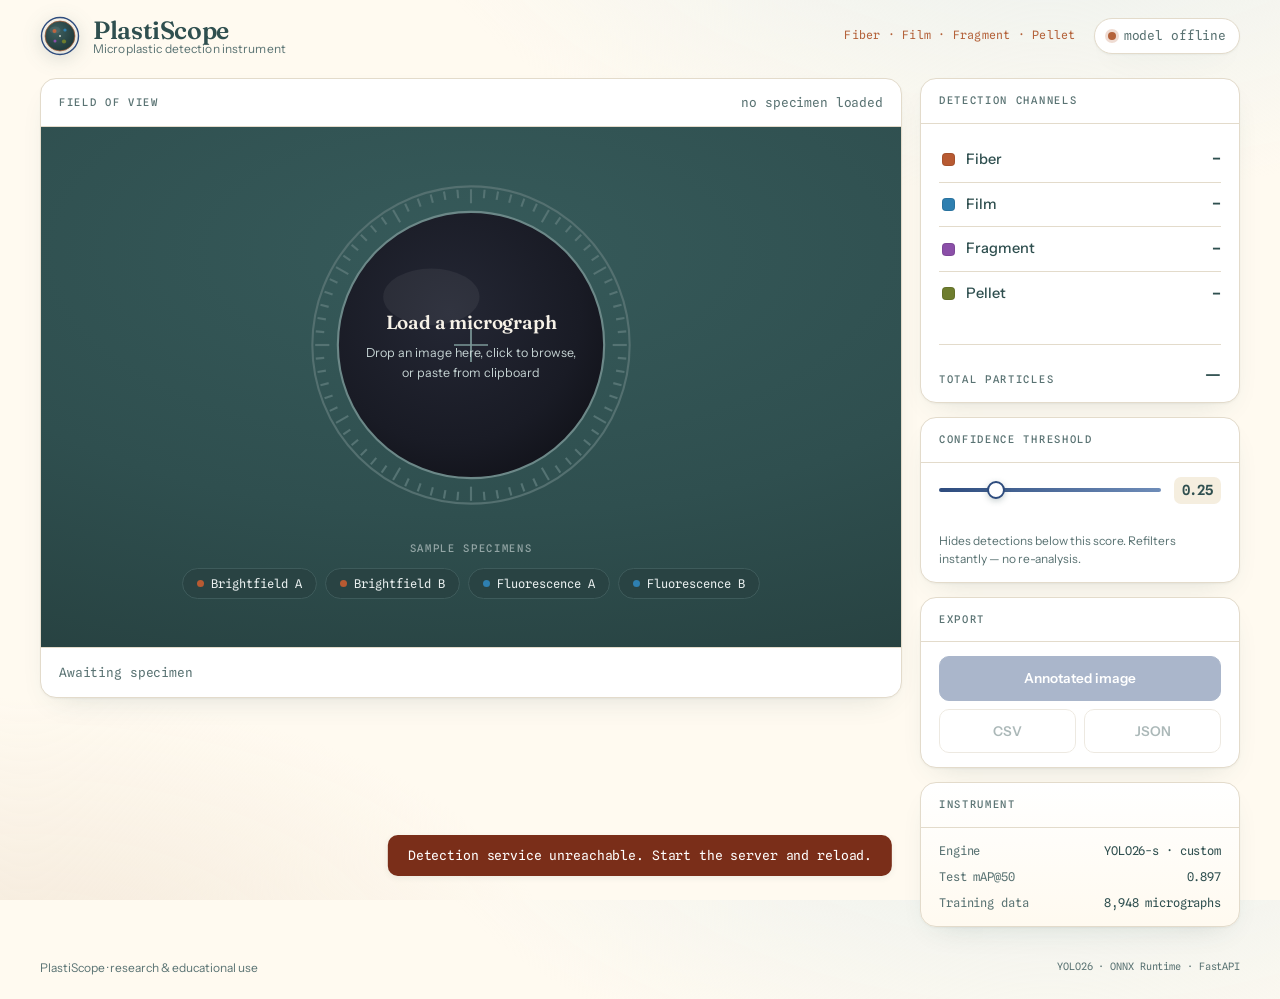
==== commit e33339ca: "Retheme PlastiScope: FloralWhite + DarkSlateGray palette Per user's revised palette (dropping the da" ====
--- a/webapp/static/index.html
+++ b/webapp/static/index.html
@@ -9,7 +9,7 @@
 <link rel="preconnect" href="https://fonts.gstatic.com" crossorigin>
 <link href="https://fonts.googleapis.com/css2?family=Fraunces:opsz,wght@9..144,400..700&family=Instrument+Sans:wght@400..700&family=Spline+Sans+Mono:wght@400;500;600&display=swap" rel="stylesheet">
 <link rel="stylesheet" href="styles.css">
-<link rel="icon" href="data:image/svg+xml,<svg xmlns='http://www.w3.org/2000/svg' viewBox='0 0 32 32'><rect width='32' height='32' rx='7' fill='%230E1117'/><circle cx='16' cy='16' r='11' fill='none' stroke='%234E7BC2' stroke-width='2'/><circle cx='16' cy='16' r='5.5' fill='none' stroke='%23C9713F' stroke-width='1.3'/><circle cx='16' cy='16' r='1.8' fill='%23A7B24E'/></svg>">
+<link rel="icon" href="data:image/svg+xml,<svg xmlns='http://www.w3.org/2000/svg' viewBox='0 0 32 32'><rect width='32' height='32' rx='7' fill='%232F4F4F'/><circle cx='16' cy='16' r='11' fill='none' stroke='%232E4C7E' stroke-width='2'/><circle cx='16' cy='16' r='5.5' fill='none' stroke='%23B4623A' stroke-width='1.3'/><circle cx='16' cy='16' r='1.8' fill='%237E8A46'/></svg>">
 </head>
 <body>
 
@@ -20,20 +20,20 @@
       <svg viewBox="0 0 40 40" width="40" height="40">
         <defs>
           <radialGradient id="lens" cx="38%" cy="34%" r="72%">
-            <stop offset="0%" stop-color="#3d4152"/>
-            <stop offset="60%" stop-color="#20222c"/>
-            <stop offset="100%" stop-color="#141520"/>
+            <stop offset="0%" stop-color="#3f6060"/>
+            <stop offset="60%" stop-color="#2b4747"/>
+            <stop offset="100%" stop-color="#1f3838"/>
           </radialGradient>
         </defs>
-        <circle cx="20" cy="20" r="18.5" fill="none" stroke="#4E7BC2" stroke-width="1.4"/>
+        <circle cx="20" cy="20" r="18.5" fill="none" stroke="#2E4C7E" stroke-width="1.4"/>
         <circle cx="20" cy="20" r="15" fill="url(#lens)"/>
-        <circle cx="20" cy="20" r="15" fill="none" stroke="#C9713F" stroke-width="1" opacity=".6"/>
+        <circle cx="20" cy="20" r="15" fill="none" stroke="#B4623A" stroke-width="1" opacity=".7"/>
         <!-- particles = the 4 detection channels -->
-        <circle cx="14.5" cy="15" r="2" fill="#D07A4A"/>
-        <circle cx="25" cy="14" r="1.6" fill="#45C2D0"/>
-        <circle cx="24" cy="25.5" r="2.1" fill="#A7B24E"/>
-        <circle cx="15" cy="25" r="1.5" fill="#B583D6"/>
-        <circle cx="20" cy="20" r="1" fill="#ECE7DB" opacity=".7"/>
+        <circle cx="14.5" cy="15" r="2" fill="#B85A32"/>
+        <circle cx="25" cy="14" r="1.6" fill="#2E7FB0"/>
+        <circle cx="24" cy="25.5" r="2.1" fill="#6E7D2E"/>
+        <circle cx="15" cy="25" r="1.5" fill="#8B4FA8"/>
+        <circle cx="20" cy="20" r="1" fill="#F6F1E7" opacity=".8"/>
         <ellipse cx="15" cy="14" rx="5.5" ry="3.5" fill="#ffffff" opacity=".07"/>
       </svg>
     </span>
--- a/webapp/static/styles.css
+++ b/webapp/static/styles.css
@@ -1,33 +1,32 @@
 /* ═══════════════════════════════════════════════════════════════════════════
-   PlastiScope — "Aristocratic dark" theme
-   Elegant black + dark/aristocratic blue base · rust + olive accents · ivory text
+   PlastiScope — "FloralWhite & Slate"
+   FloralWhite ground · DarkSlateGray as the lead (text, stage, wordmark)
+   Dark blue = primary action · rust + olive = accents
    Fraunces (display) · Instrument Sans (UI) · Spline Sans Mono (data)
    ═══════════════════════════════════════════════════════════════════════════ */
 
 :root {
-  --bg:      #0E1117;   /* elegant black (blue undertone) */
-  --bg-2:    #131A26;   /* dark blue */
-  --card:    #161D2A;   /* surface */
-  --card-2:  #1D2534;   /* raised surface / inputs */
-  --stage:   #090B10;   /* deepest — specimen stage */
-  --line:    #2A3444;   /* border */
-  --line-2:  #364457;
-
-  --ivory:   #ECE7DB;   /* primary text — warm ivory */
-  --ivory-2: #A6ABB6;   /* secondary */
-  --ivory-3: #6C7481;   /* faint */
-
-  --blue:    #4E7BC2;   /* aristocratic blue — primary interactive */
-  --blue-dn: #3F68A8;
-  --blue-sf: #8FB0E0;   /* light blue for text/accents on dark */
-  --navy:    #16233A;   /* dark-blue accent surface */
-  --olive:   #A7B24E;   /* olive green accent */
-  --rust:    #C9713F;   /* rust / terracotta accent */
-
-  --c-fiber:    #D07A4A;   /* rust family */
-  --c-film:     #45C2D0;   /* cyan-teal */
-  --c-fragment: #B583D6;   /* orchid violet */
-  --c-pellet:   #A7B24E;   /* olive */
+  --paper:   #FFFAF0;   /* FloralWhite background */
+  --paper-2: #F5EEDF;   /* recessed warm cream */
+  --card:    #FFFFFF;   /* surface */
+  --stage:   #2F4F4F;   /* DarkSlateGray — specimen stage */
+  --line:    #E3DBCB;   /* warm hairline */
+  --line-2:  #D4CAB6;
+
+  --slate:   #2F4F4F;   /* DarkSlateGray — primary text + lead colour */
+  --slate-2: #5A7373;   /* muted slate — secondary text */
+  --slate-3: #8B9D9D;   /* faint */
+
+  --blue:    #2E4C7E;   /* dark blue — primary interactive */
+  --blue-dn: #223B65;
+  --blue-sf: #6E8CB8;   /* light dark-blue for accents */
+  --rust:    #B4623A;   /* rust / terracotta accent */
+  --olive:   #7E8A46;   /* olive green accent */
+
+  --c-fiber:    #B85A32;   /* rust family */
+  --c-film:     #2E7FB0;   /* teal-blue */
+  --c-fragment: #8B4FA8;   /* plum / orchid */
+  --c-pellet:   #6E7D2E;   /* olive */
 
   --sans: "Instrument Sans", system-ui, sans-serif;
   --serif: "Fraunces", Georgia, serif;
@@ -35,8 +34,8 @@
 
   --r-card: 16px;
   --r-btn: 10px;
-  --shadow: 0 1px 0 rgba(255,255,255,.03) inset, 0 12px 30px -18px rgba(0,0,0,.8);
-  --shadow-lift: 0 2px 0 rgba(255,255,255,.04) inset, 0 26px 50px -22px rgba(0,0,0,.9);
+  --shadow: 0 1px 2px rgba(47,79,79,.05), 0 12px 30px -16px rgba(47,79,79,.20);
+  --shadow-lift: 0 2px 6px rgba(47,79,79,.08), 0 26px 50px -22px rgba(47,79,79,.30);
 }
 
 * { box-sizing: border-box; margin: 0; padding: 0; }
@@ -46,28 +45,22 @@
 body {
   min-height: 100%;
   background:
-    radial-gradient(1100px 520px at 80% -12%, #182842 0%, transparent 58%),
-    radial-gradient(880px 460px at 2% 108%, #1C2320 0%, transparent 60%),
-    var(--bg);
-  color: var(--ivory);
+    radial-gradient(1100px 520px at 82% -12%, #EAF0EE 0%, transparent 58%),
+    radial-gradient(880px 460px at 2% 108%, #F4E9DA 0%, transparent 60%),
+    var(--paper);
+  color: var(--slate);
   font-family: var(--sans);
-  font-size: 15px;
-  line-height: 1.5;
-  display: flex;
-  flex-direction: column;
+  font-size: 15px; line-height: 1.5;
+  display: flex; flex-direction: column;
   -webkit-font-smoothing: antialiased;
 }
 
 .mono { font-family: var(--mono); font-size: 0.85em; letter-spacing: -0.01em; }
-.muted { color: var(--ivory-2); }
+.muted { color: var(--slate-2); }
 
 .eyebrow {
-  font-family: var(--mono);
-  font-weight: 500;
-  font-size: 10.5px;
-  letter-spacing: 0.16em;
-  text-transform: uppercase;
-  color: var(--ivory-2);
+  font-family: var(--mono); font-weight: 500; font-size: 10.5px;
+  letter-spacing: 0.16em; text-transform: uppercase; color: var(--slate-2);
 }
 
 /* ─── Header ───────────────────────────────────────────────────────────── */
@@ -77,190 +70,154 @@
   padding: 16px clamp(16px, 4vw, 40px);
   max-width: 1320px; width: 100%; margin: 0 auto;
 }
-
 .brand { display: flex; align-items: center; gap: 13px; text-decoration: none; color: inherit; }
-.brand-mark { display: flex; filter: drop-shadow(0 4px 12px rgba(0,0,0,.5)); }
+.brand-mark { display: flex; filter: drop-shadow(0 4px 10px rgba(47,79,79,.22)); }
 .brand-text { display: flex; flex-direction: column; line-height: 1.05; }
 .brand-name {
   font-family: var(--serif); font-optical-sizing: auto; font-weight: 600;
-  font-size: 25px; letter-spacing: -0.015em; color: var(--ivory);
-}
-.brand-sub { font-size: 12px; color: var(--ivory-2); letter-spacing: 0.01em; }
+  font-size: 25px; letter-spacing: -0.015em; color: var(--slate);
+}
+.brand-sub { font-size: 12px; color: var(--slate-2); letter-spacing: 0.01em; }
 
 .topbar-right { display: flex; align-items: center; gap: 18px; }
 .tagline { font-family: var(--mono); font-size: 11.5px; color: var(--rust); letter-spacing: 0.02em; }
 
 .model-status {
-  display: flex; align-items: center; gap: 8px;
-  padding: 7px 13px; border-radius: 999px;
-  background: var(--card); border: 1px solid var(--line);
-  box-shadow: var(--shadow); color: var(--ivory-2);
-}
-.led { width: 8px; height: 8px; border-radius: 50%; background: #4b5666; }
-.led.ok  { background: var(--olive); box-shadow: 0 0 0 3px rgba(167,178,78,.22); }
-.led.err { background: var(--rust); box-shadow: 0 0 0 3px rgba(201,113,63,.22); }
+  display: flex; align-items: center; gap: 8px; padding: 7px 13px; border-radius: 999px;
+  background: var(--card); border: 1px solid var(--line); box-shadow: var(--shadow); color: var(--slate-2);
+}
+.led { width: 8px; height: 8px; border-radius: 50%; background: #b9c3c3; }
+.led.ok  { background: var(--olive); box-shadow: 0 0 0 3px rgba(126,138,70,.22); }
+.led.err { background: var(--rust); box-shadow: 0 0 0 3px rgba(180,98,58,.22); }
 
 /* ─── Workbench ────────────────────────────────────────────────────────── */
 
 .workbench {
-  flex: 1;
-  display: grid;
-  grid-template-columns: minmax(0, 1fr) 320px;
+  flex: 1; display: grid; grid-template-columns: minmax(0, 1fr) 320px;
   gap: 18px; align-items: start;
   max-width: 1320px; width: 100%; margin: 0 auto;
   padding: 6px clamp(16px, 4vw, 40px) 28px;
 }
-
-.card {
-  background: var(--card);
-  border: 1px solid var(--line);
-  border-radius: var(--r-card);
-  box-shadow: var(--shadow);
-}
+.card { background: var(--card); border: 1px solid var(--line); border-radius: var(--r-card); box-shadow: var(--shadow); }
 .card-head {
   display: flex; align-items: center; justify-content: space-between;
   padding: 14px 18px; border-bottom: 1px solid var(--line);
 }
 
-/* ─── Stage card ───────────────────────────────────────────────────────── */
+/* ─── Stage card (DarkSlateGray) ───────────────────────────────────────── */
 
 .stage-card { display: flex; flex-direction: column; overflow: hidden; }
 .stage {
   position: relative; flex: 1; min-height: 520px;
-  background: radial-gradient(120% 90% at 50% 26%, #12161F 0%, var(--stage) 72%);
+  background: radial-gradient(120% 92% at 50% 24%, #365A5A 0%, var(--stage) 55%, #26403F 100%);
   display: flex; align-items: center; justify-content: center;
 }
 
 .eyepiece-wrap { display: flex; flex-direction: column; align-items: center; gap: 26px; padding: 44px 20px; }
 .eyepiece {
-  position: relative; width: min(340px, 60vw); aspect-ratio: 1;
-  border-radius: 50%; cursor: pointer;
-  display: flex; align-items: center; justify-content: center; outline: none;
+  position: relative; width: min(340px, 60vw); aspect-ratio: 1; border-radius: 50%;
+  cursor: pointer; display: flex; align-items: center; justify-content: center; outline: none;
   transition: transform .3s cubic-bezier(.2,.7,.3,1);
 }
 .eyepiece-glow {
   position: absolute; inset: -8%; border-radius: 50%;
-  background: radial-gradient(circle, rgba(78,123,194,.4) 0%, transparent 66%);
+  background: radial-gradient(circle, rgba(110,140,184,.42) 0%, transparent 66%);
   opacity: 0; transition: opacity .35s ease;
 }
 .eyepiece-svg { position: absolute; inset: 0; width: 100%; height: 100%; }
-.ring-outer { fill: none; stroke: #2E3949; stroke-width: 1.5; }
-.ring-inner { fill: none; stroke: #3E4B5F; stroke-width: 1.5; }
-.ticks line { stroke: #46536A; stroke-width: 1.5; }
-.crosshair { stroke: #5D6884; stroke-width: 1.2; }
-.glass-hi { fill: #ffffff; opacity: .05; }
-
-.eyepiece-copy {
-  position: relative; text-align: center; pointer-events: none;
-  display: flex; flex-direction: column; gap: 7px; color: #9aa0ae;
-}
-.eyepiece-copy strong { font-family: var(--serif); font-weight: 600; font-size: 19px; color: var(--ivory); letter-spacing: -0.01em; }
+.ring-outer { fill: none; stroke: #547070; stroke-width: 1.5; }
+.ring-inner { fill: none; stroke: #6C8888; stroke-width: 1.5; }
+.ticks line { stroke: #557373; stroke-width: 1.5; }
+.crosshair { stroke: #7C9999; stroke-width: 1.2; }
+.glass-hi { fill: #ffffff; opacity: .06; }
+
+.eyepiece-copy { position: relative; text-align: center; pointer-events: none; display: flex; flex-direction: column; gap: 7px; color: #C4D2D2; }
+.eyepiece-copy strong { font-family: var(--serif); font-weight: 600; font-size: 19px; color: #F6F1E7; letter-spacing: -0.01em; }
 .eyepiece-copy span { font-size: 12.5px; line-height: 1.6; }
 
 .eyepiece:hover { transform: translateY(-3px); }
 .eyepiece:hover .eyepiece-glow, .eyepiece:focus-visible .eyepiece-glow { opacity: 1; }
 .eyepiece:hover .ring-inner { stroke: var(--blue-sf); }
-.eyepiece:focus-visible { border-radius: 50%; box-shadow: 0 0 0 3px rgba(143,176,224,.5); }
+.eyepiece:focus-visible { border-radius: 50%; box-shadow: 0 0 0 3px rgba(110,140,184,.55); }
 .eyepiece.dragover { transform: scale(1.03); }
-.eyepiece.dragover .ring-inner { stroke: var(--olive); }
-.eyepiece.dragover .eyepiece-glow { opacity: 1; background: radial-gradient(circle, rgba(167,178,78,.4) 0%, transparent 66%); }
+.eyepiece.dragover .ring-inner { stroke: #C6D28A; }
+.eyepiece.dragover .eyepiece-glow { opacity: 1; background: radial-gradient(circle, rgba(126,138,70,.45) 0%, transparent 66%); }
 
 .samples { display: flex; flex-direction: column; align-items: center; gap: 11px; }
-.samples-label { color: var(--ivory-3); }
+.samples-label { color: #93A5A5; }
 .sample-row { display: flex; flex-wrap: wrap; gap: 8px; justify-content: center; }
 .sample-chip {
   display: inline-flex; align-items: center; gap: 7px;
-  font-family: var(--mono); font-size: 12px; color: var(--ivory);
-  background: var(--card-2); border: 1px solid var(--line-2); border-radius: 999px;
+  font-family: var(--mono); font-size: 12px; color: #E9EFEF;
+  background: #294343; border: 1px solid #3E5B5B; border-radius: 999px;
   padding: 7px 14px; cursor: pointer; transition: border-color .2s, color .2s, background .2s;
 }
-.sample-chip:hover { border-color: var(--blue-sf); background: #232C3D; }
+.sample-chip:hover { border-color: var(--blue-sf); background: #2F4E4E; }
 .sample-chip:focus-visible { outline: 2px solid var(--blue-sf); outline-offset: 2px; }
 .dot { width: 7px; height: 7px; border-radius: 50%; }
 .dot-bf { background: var(--c-fiber); }
 .dot-fl { background: var(--c-film); }
 
 .viewport { position: relative; width: 100%; height: 100%; display: flex; align-items: center; justify-content: center; padding: 18px; }
-#canvas {
-  max-width: 100%; max-height: calc(100vh - 320px); min-height: 200px; display: block;
-  border-radius: 8px; box-shadow: 0 14px 44px -12px rgba(0,0,0,.75);
-}
+#canvas { max-width: 100%; max-height: calc(100vh - 320px); min-height: 200px; display: block; border-radius: 8px; box-shadow: 0 14px 44px -12px rgba(0,0,0,.55); }
 .scanline {
   position: absolute; left: 18px; right: 18px; top: 0; height: 2px;
-  background: linear-gradient(90deg, transparent, var(--c-film), transparent);
-  box-shadow: 0 0 12px var(--c-film); animation: scan 1.15s ease-in-out infinite;
+  background: linear-gradient(90deg, transparent, #9CD4DE, transparent);
+  box-shadow: 0 0 12px #9CD4DE; animation: scan 1.15s ease-in-out infinite;
 }
 @keyframes scan { 0%,100% { top: 6%; } 50% { top: 92%; } }
 
-.card-foot {
-  display: flex; align-items: center; justify-content: space-between; gap: 12px;
-  padding: 12px 18px; min-height: 50px; border-top: 1px solid var(--line);
-}
-.readout { color: var(--ivory-2); }
+.card-foot { display: flex; align-items: center; justify-content: space-between; gap: 12px; padding: 12px 18px; min-height: 50px; border-top: 1px solid var(--line); }
+.readout { color: var(--slate-2); }
 
 /* ─── Rail ─────────────────────────────────────────────────────────────── */
 
 .rail { display: flex; flex-direction: column; gap: 14px; }
 .rail-block { display: flex; flex-direction: column; }
 .rail-block .card-head { margin: 0; }
-.rail-block > .channels,
-.rail-block > .total-row,
-.rail-block > .threshold,
-.rail-block > .hint,
-.rail-block > .export-grid,
-.rail-block > .specs { margin: 14px 18px; }
+.rail-block > .channels, .rail-block > .total-row, .rail-block > .threshold,
+.rail-block > .hint, .rail-block > .export-grid, .rail-block > .specs { margin: 14px 18px; }
 
 .channels { list-style: none; display: flex; flex-direction: column; }
 .channel { display: flex; align-items: center; justify-content: space-between; padding: 8px 0; border-bottom: 1px solid var(--line); }
 .channel:last-child { border-bottom: none; }
 .ch-toggle {
-  display: flex; align-items: center; gap: 11px;
-  background: none; border: none; cursor: pointer; font: inherit; color: inherit;
-  padding: 3px 6px 3px 3px; border-radius: 7px;
-}
-.ch-toggle:hover { background: var(--card-2); }
+  display: flex; align-items: center; gap: 11px; background: none; border: none;
+  cursor: pointer; font: inherit; color: inherit; padding: 3px 6px 3px 3px; border-radius: 7px;
+}
+.ch-toggle:hover { background: var(--paper-2); }
 .ch-toggle:focus-visible { outline: 2px solid var(--blue); outline-offset: 1px; }
-.ch-toggle[aria-pressed="false"] { opacity: .38; }
+.ch-toggle[aria-pressed="false"] { opacity: .4; }
 .ch-toggle[aria-pressed="false"] .ch-name { text-decoration: line-through; }
-.swatch { width: 13px; height: 13px; border-radius: 4px; box-shadow: inset 0 0 0 1px rgba(255,255,255,.14); }
+.swatch { width: 13px; height: 13px; border-radius: 4px; box-shadow: inset 0 0 0 1px rgba(0,0,0,.1); }
 .sw-fiber { background: var(--c-fiber); }
 .sw-film { background: var(--c-film); }
 .sw-fragment { background: var(--c-fragment); }
 .sw-pellet { background: var(--c-pellet); }
-.ch-name { font-weight: 500; font-size: 14.5px; color: var(--ivory); }
-.ch-count { font-size: 15px; font-weight: 600; min-width: 2ch; text-align: right; color: var(--ivory); }
+.ch-name { font-weight: 500; font-size: 14.5px; color: var(--slate); }
+.ch-count { font-size: 15px; font-weight: 600; min-width: 2ch; text-align: right; color: var(--slate); }
 
 .total-row { display: flex; align-items: baseline; justify-content: space-between; padding-top: 13px; border-top: 1px solid var(--line); }
-.total { font-family: var(--serif); font-size: 30px; font-weight: 600; line-height: 1; color: var(--ivory); }
+.total { font-family: var(--serif); font-size: 30px; font-weight: 600; line-height: 1; color: var(--slate); }
 
 .threshold { display: flex; align-items: center; gap: 13px; }
-.conf-val {
-  min-width: 3.4ch; font-weight: 600; font-size: 14px; color: var(--ivory);
-  padding: 3px 8px; border-radius: 7px; background: var(--card-2); text-align: center;
-}
-input[type="range"] {
-  flex: 1; appearance: none; height: 4px; border-radius: 3px; cursor: pointer;
-  background: linear-gradient(90deg, var(--blue) 0%, var(--blue-sf) 100%);
-}
-input[type="range"]::-webkit-slider-thumb {
-  appearance: none; width: 18px; height: 18px; border-radius: 50%;
-  background: var(--ivory); border: 2px solid var(--blue); box-shadow: 0 2px 8px rgba(0,0,0,.5);
-}
-input[type="range"]::-moz-range-thumb { width: 18px; height: 18px; border-radius: 50%; background: var(--ivory); border: 2px solid var(--blue); }
-input[type="range"]:focus-visible::-webkit-slider-thumb { box-shadow: 0 0 0 4px rgba(78,123,194,.4); }
-.hint { font-size: 12px; color: var(--ivory-2); margin-top: 2px; }
+.conf-val { min-width: 3.4ch; font-weight: 600; font-size: 14px; color: var(--slate); padding: 3px 8px; border-radius: 7px; background: var(--paper-2); text-align: center; }
+input[type="range"] { flex: 1; appearance: none; height: 4px; border-radius: 3px; cursor: pointer; background: linear-gradient(90deg, var(--blue) 0%, var(--blue-sf) 100%); }
+input[type="range"]::-webkit-slider-thumb { appearance: none; width: 18px; height: 18px; border-radius: 50%; background: var(--card); border: 2px solid var(--blue); box-shadow: 0 2px 6px rgba(47,79,79,.28); }
+input[type="range"]::-moz-range-thumb { width: 18px; height: 18px; border-radius: 50%; background: var(--card); border: 2px solid var(--blue); }
+input[type="range"]:focus-visible::-webkit-slider-thumb { box-shadow: 0 0 0 4px rgba(46,76,126,.32); }
+.hint { font-size: 12px; color: var(--slate-2); margin-top: 2px; }
 
 .btn {
-  font: inherit; font-size: 13.5px; font-weight: 600;
-  padding: 11px 16px; border-radius: var(--r-btn);
-  border: 1px solid var(--blue); background: var(--blue); color: #fff;
-  cursor: pointer; transition: background .18s, transform .1s, border-color .18s;
+  font: inherit; font-size: 13.5px; font-weight: 600; padding: 11px 16px; border-radius: var(--r-btn);
+  border: 1px solid var(--blue); background: var(--blue); color: #fff; cursor: pointer;
+  transition: background .18s, transform .1s, border-color .18s;
 }
 .btn:hover:not(:disabled) { background: var(--blue-dn); border-color: var(--blue-dn); }
 .btn:active:not(:disabled) { transform: translateY(1px); }
-.btn:focus-visible { outline: 2px solid var(--blue-sf); outline-offset: 2px; }
-.btn:disabled { opacity: .38; cursor: not-allowed; }
-.btn.ghost { background: transparent; color: var(--ivory); border-color: var(--line-2); }
+.btn:focus-visible { outline: 2px solid var(--slate); outline-offset: 2px; }
+.btn:disabled { opacity: .4; cursor: not-allowed; }
+.btn.ghost { background: transparent; color: var(--slate); border-color: var(--line-2); }
 .btn.ghost:hover:not(:disabled) { border-color: var(--rust); color: var(--rust); background: transparent; }
 .btn.sm { padding: 7px 13px; font-size: 12.5px; border-radius: 8px; }
 
@@ -268,27 +225,26 @@
 .export-row { display: flex; gap: 8px; }
 .export-row .btn { flex: 1; }
 
-.specs-block { background: linear-gradient(180deg, var(--card), var(--bg-2)); }
+.specs-block { background: linear-gradient(180deg, var(--card), var(--paper)); }
 .specs { display: flex; flex-direction: column; gap: 8px; font-size: 12px; }
 .specs div { display: flex; justify-content: space-between; gap: 10px; }
-.specs dt { color: var(--ivory-2); }
-.specs dd { color: var(--ivory); text-align: right; }
+.specs dt { color: var(--slate-2); }
+.specs dd { color: var(--slate); text-align: right; }
 
 /* ─── Footer / toast ───────────────────────────────────────────────────── */
 
 .colophon {
   display: flex; justify-content: space-between; gap: 12px;
   max-width: 1320px; width: 100%; margin: 0 auto;
-  padding: 4px clamp(16px, 4vw, 40px) 22px; font-size: 12px; color: var(--ivory-2);
-}
-
+  padding: 4px clamp(16px, 4vw, 40px) 22px; font-size: 12px; color: var(--slate-2);
+}
 .toast {
   position: fixed; bottom: 24px; left: 50%; transform: translateX(-50%);
-  background: var(--card-2); color: var(--ivory); border: 1px solid var(--line-2);
+  background: var(--slate); color: #F6F1E7;
   padding: 11px 20px; border-radius: 10px; font-size: 13px;
   box-shadow: var(--shadow-lift); z-index: 50; max-width: 90vw;
 }
-.toast.err { background: #4A1F12; border-color: var(--rust); color: #FBE7DC; }
+.toast.err { background: #7A2E19; color: #fff; }
 
 /* ─── Responsive ───────────────────────────────────────────────────────── */
 
@@ -302,7 +258,6 @@
   .brand-name { font-size: 21px; }
   .topbar { padding: 14px 16px; }
 }
-
 @media (prefers-reduced-motion: reduce) {
   .scanline { animation: none; opacity: .6; top: 50%; }
   * { transition: none !important; }
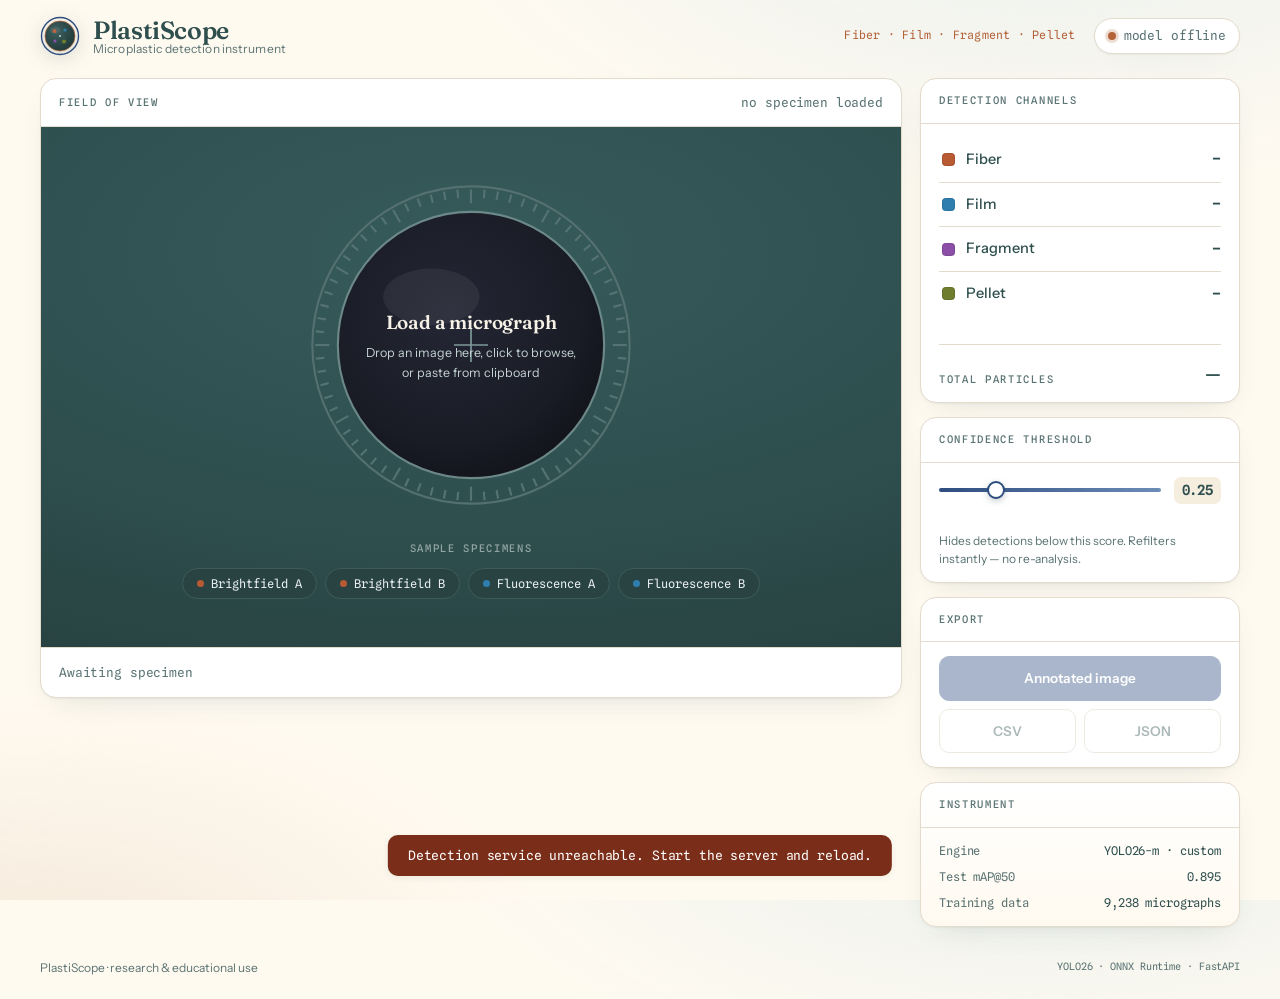
==== commit d4cf9d7d: "Deploy YOLO26m (v2) to web app; portfolio-ready README - Swap models/ to the v2 YOLO26m weights (bes" ====
--- a/webapp/static/index.html
+++ b/webapp/static/index.html
@@ -169,9 +169,9 @@
     <section class="card rail-block specs-block">
       <div class="card-head"><span class="eyebrow">Instrument</span></div>
       <dl class="specs mono">
-        <div><dt>Engine</dt><dd>YOLO26-s · custom</dd></div>
-        <div><dt>Test mAP@50</dt><dd>0.897</dd></div>
-        <div><dt>Training data</dt><dd>8,948 micrographs</dd></div>
+        <div><dt>Engine</dt><dd>YOLO26-m · custom</dd></div>
+        <div><dt>Test mAP@50</dt><dd>0.895</dd></div>
+        <div><dt>Training data</dt><dd>9,238 micrographs</dd></div>
       </dl>
     </section>
 
